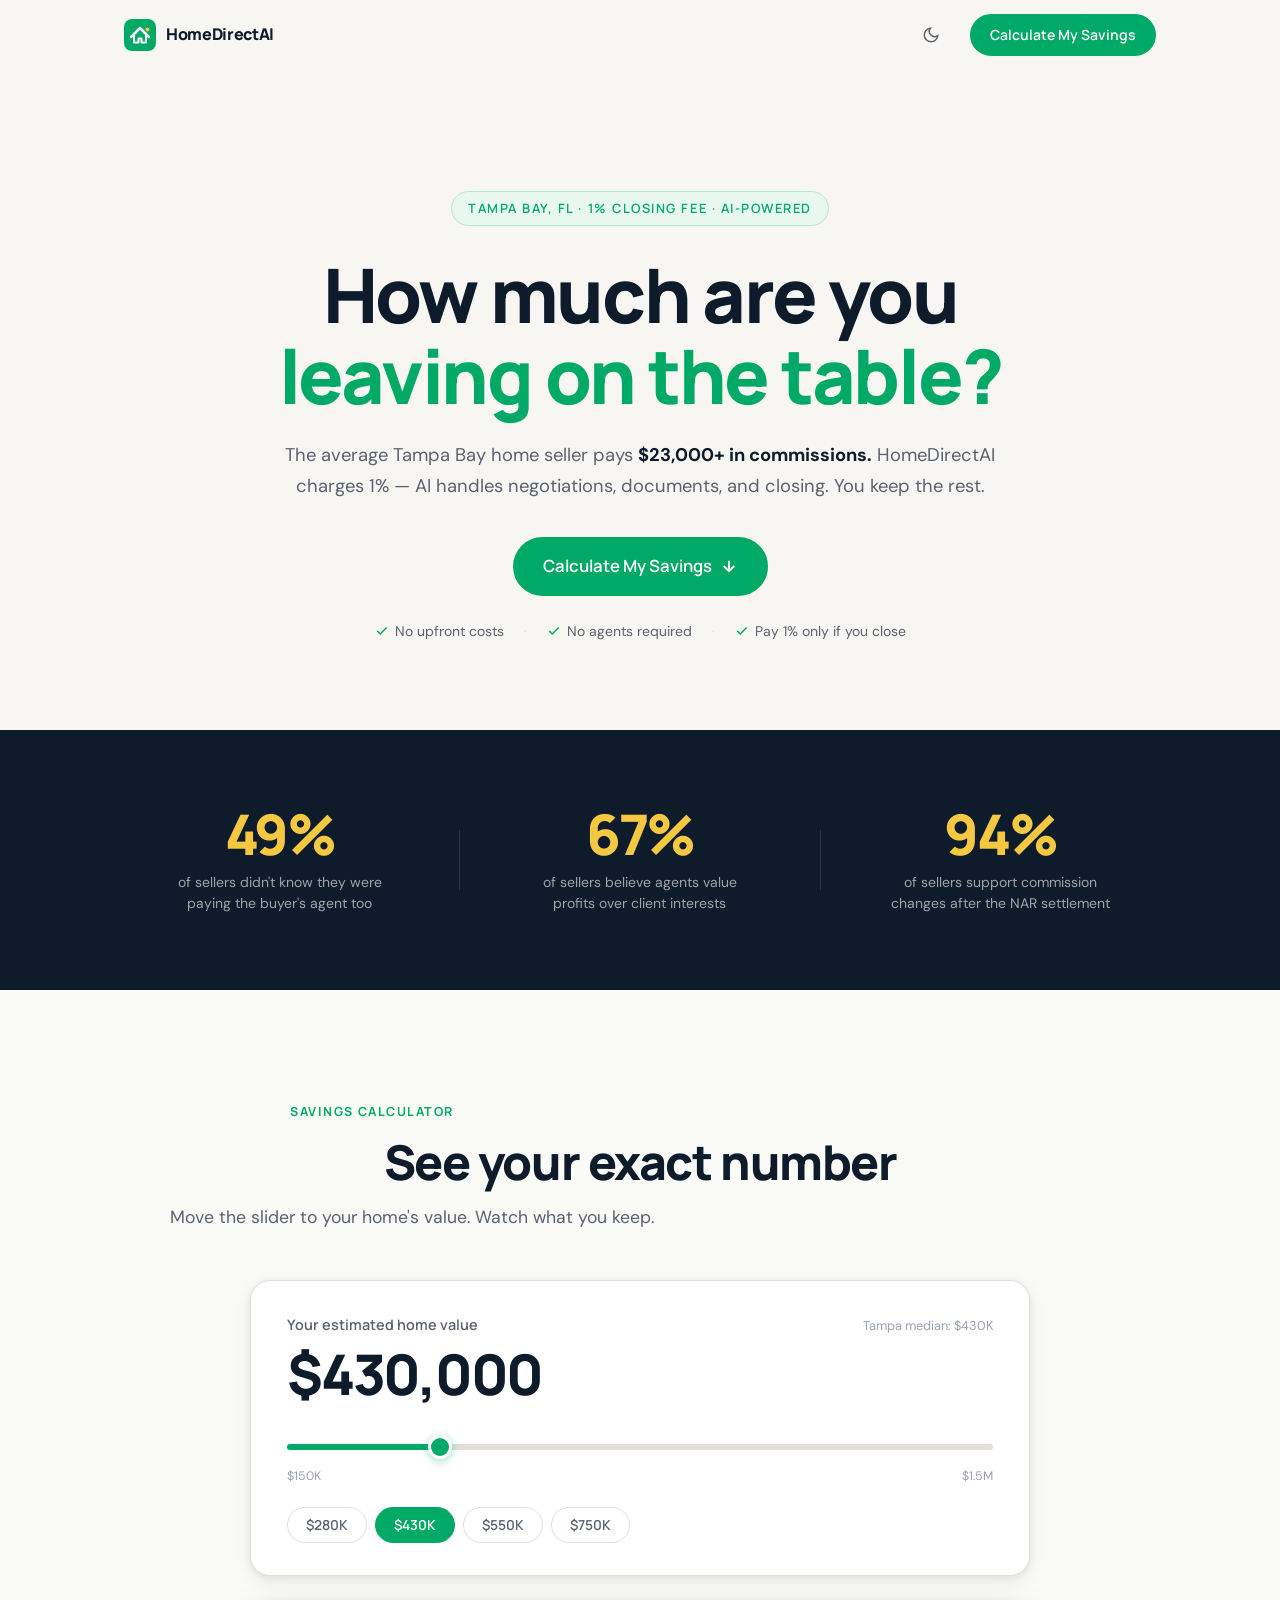
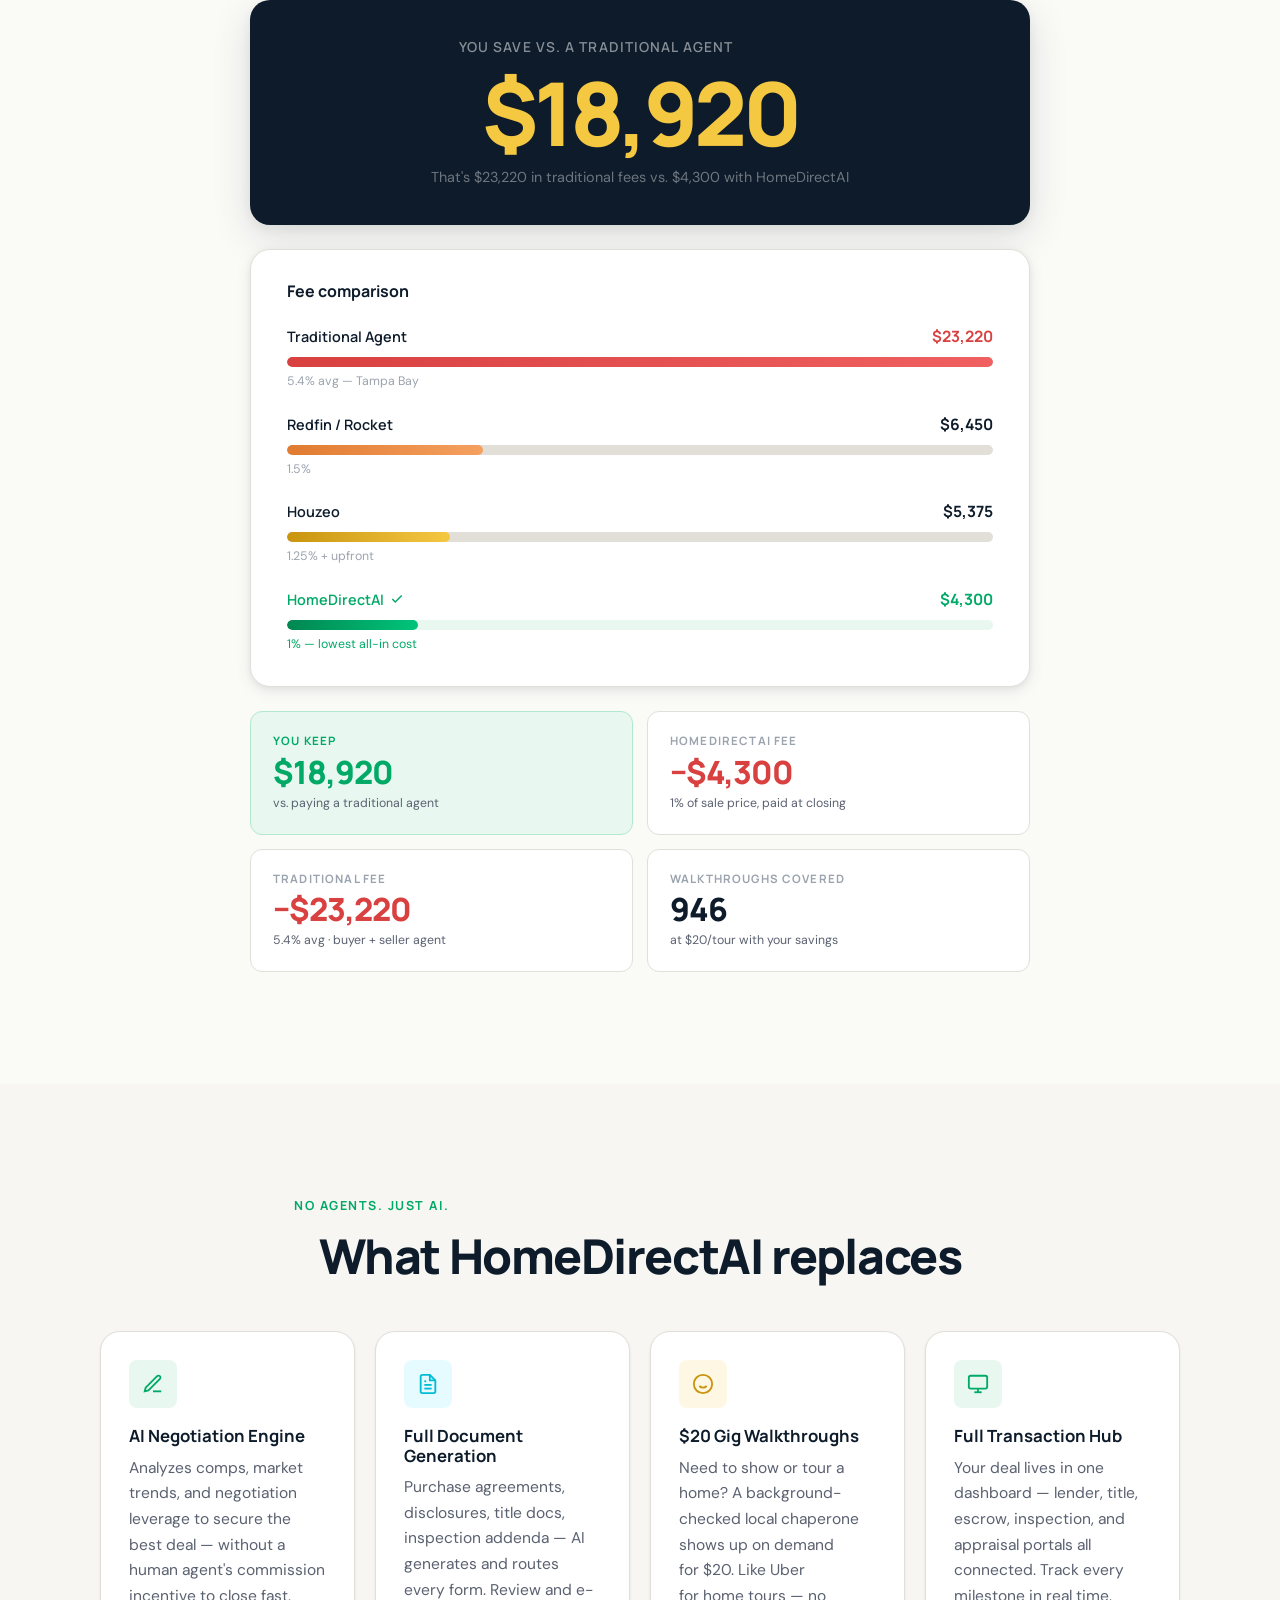
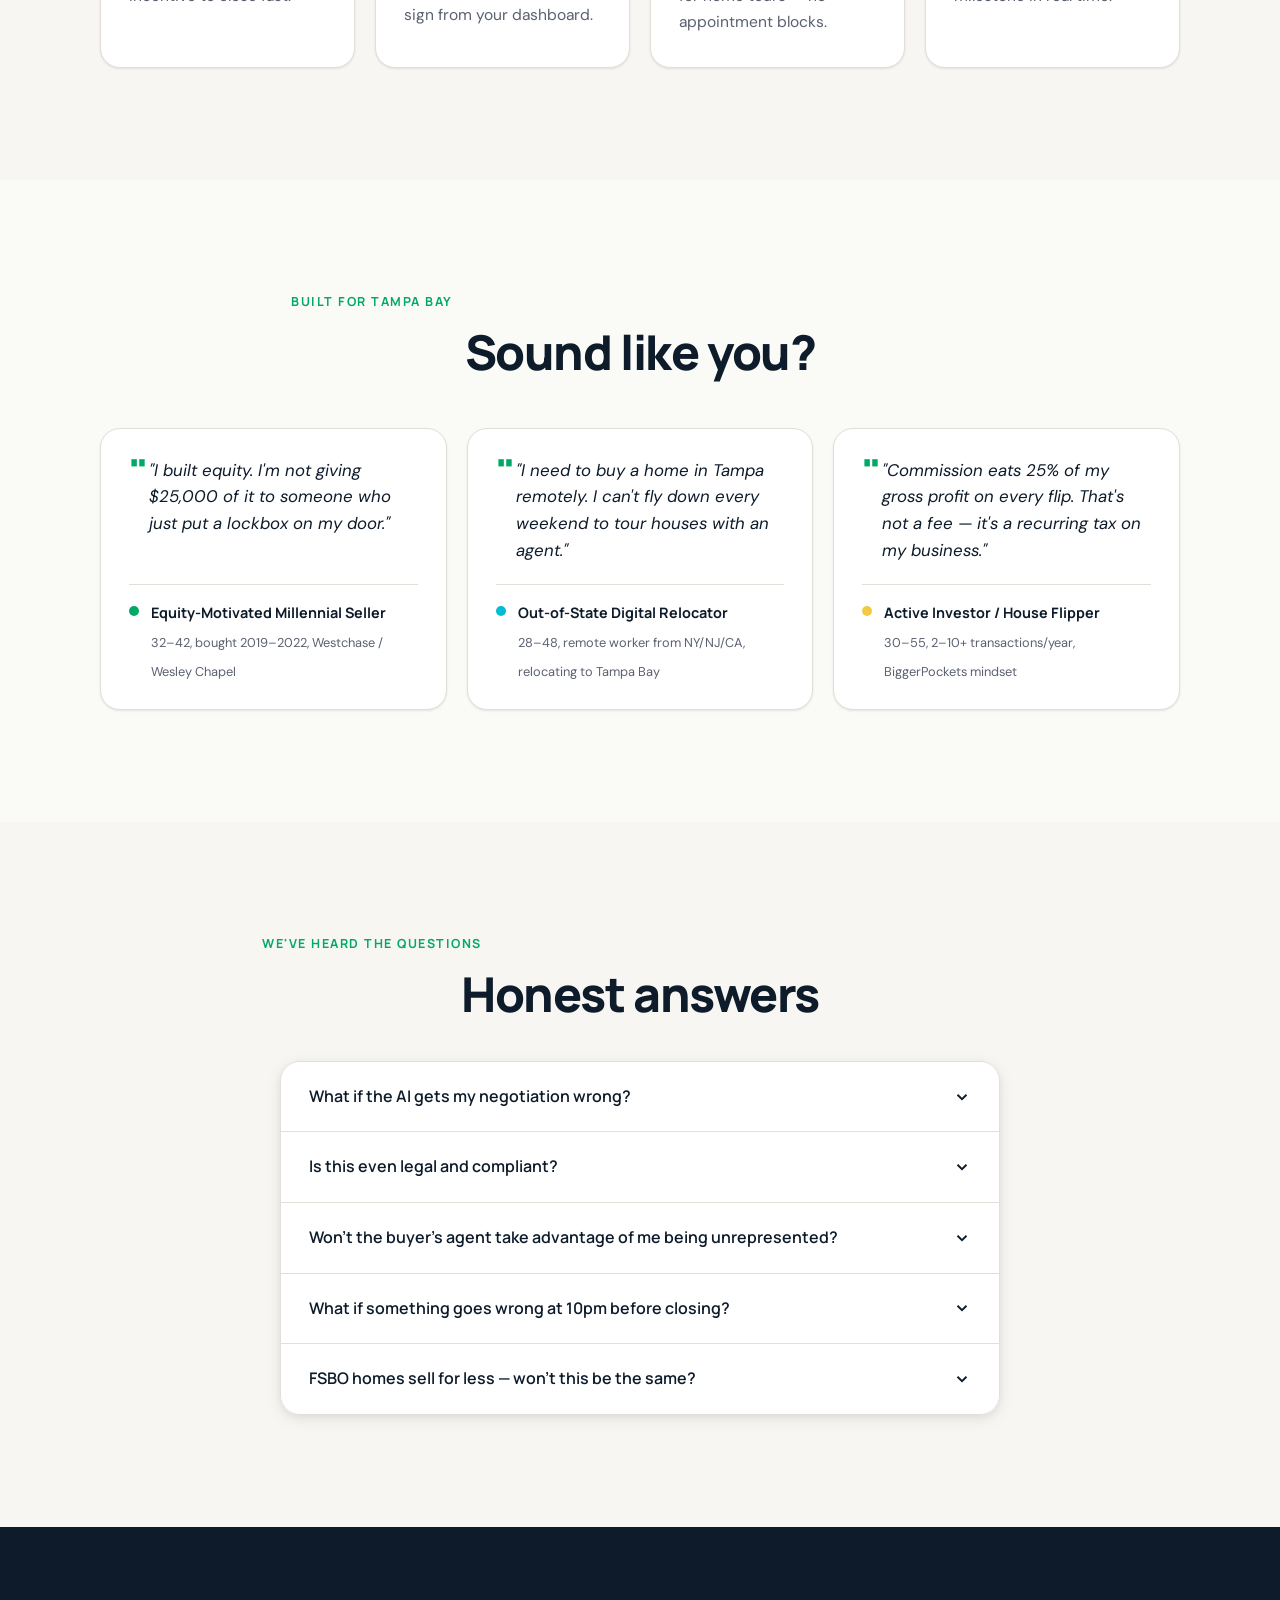
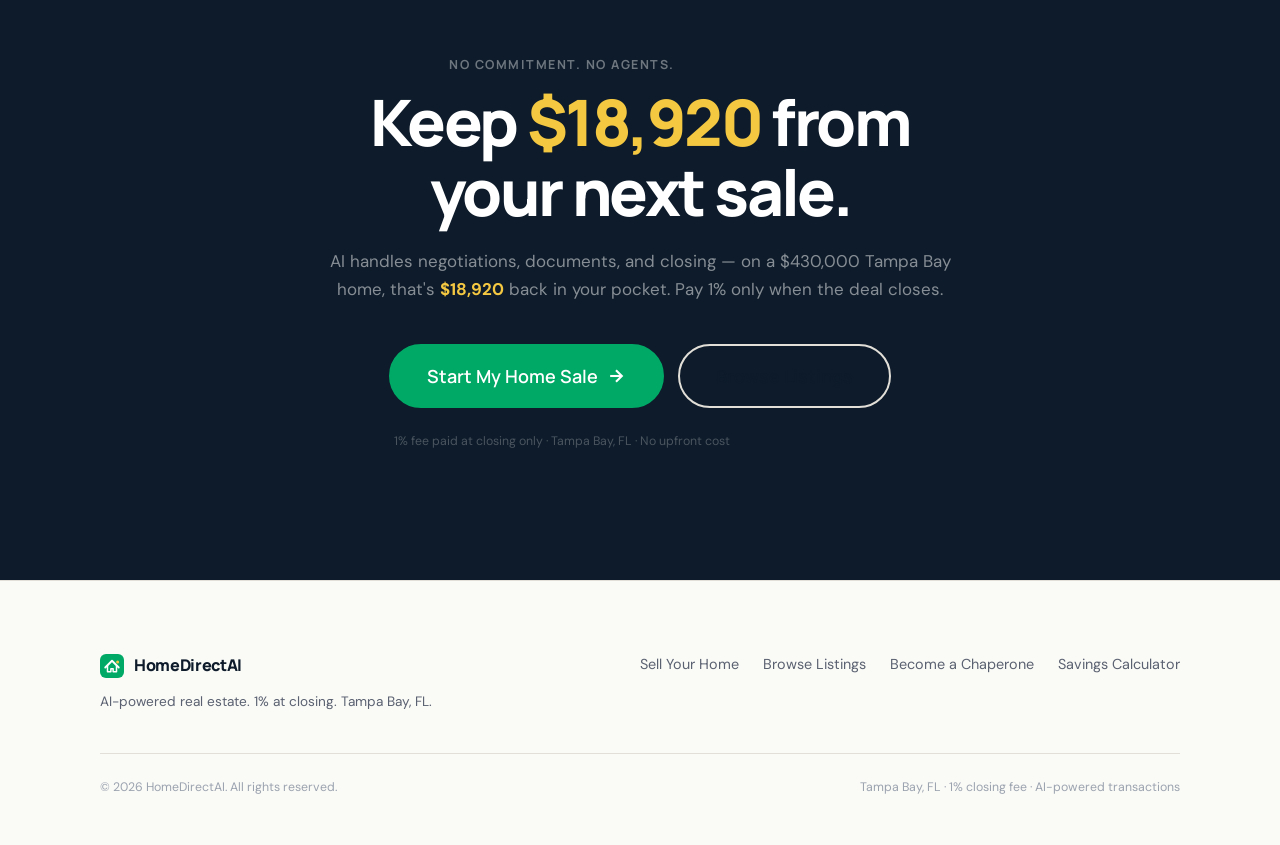
==== customer-acquisition/savings-calculator-lp/index.html @ 6322cf9d "feat: add savings calculator landing page - Full conversion-optimized LP (index.html, style.css, cal" ====
<!DOCTYPE html>
<html lang="en" data-theme="light">
<head>
  <meta charset="UTF-8" />
  <meta name="viewport" content="width=device-width, initial-scale=1.0" />
  <title>HomeDirectAI — How Much Are You Leaving on the Table?</title>
  <meta name="description" content="Tampa Bay sellers pay an average 5.4% commission. See exactly how much you keep when you sell with HomeDirectAI — 1% at closing, AI handles everything." />
  <meta property="og:title" content="HomeDirectAI — Commission Savings Calculator" />
  <meta property="og:description" content="See exactly how much you save vs. a traditional agent. AI handles negotiations, docs, and closing. You keep the rest." />
  <meta property="og:type" content="website" />
  <link rel="preconnect" href="https://fonts.googleapis.com" />
  <link rel="preconnect" href="https://fonts.gstatic.com" crossorigin />
  <link href="https://fonts.googleapis.com/css2?family=Manrope:wght@400;500;600;700;800&family=DM+Sans:ital,opsz,wght@0,9..40,400;0,9..40,500;0,9..40,600;1,9..40,400&display=swap" rel="stylesheet" />
  <link rel="stylesheet" href="style.css" />
</head>
<body>

  <!-- ── NAV ── -->
  <header class="nav" id="nav">
    <div class="nav__inner">
      <a href="#" class="nav__logo" aria-label="HomeDirectAI">
        <svg width="32" height="32" viewBox="0 0 32 32" fill="none" aria-hidden="true">
          <rect width="32" height="32" rx="8" fill="var(--color-primary)"/>
          <path d="M7 18L16 9L25 18" stroke="white" stroke-width="2.5" stroke-linecap="round" stroke-linejoin="round"/>
          <path d="M10 15.5V23.5H14.5V19.5H17.5V23.5H22V15.5" stroke="white" stroke-width="2" stroke-linecap="round" stroke-linejoin="round"/>
          <circle cx="23.5" cy="10.5" r="2" fill="var(--color-gold)"/>
        </svg>
        <span class="nav__wordmark">HomeDirectAI</span>
      </a>
      <div class="nav__actions">
        <button class="btn btn--ghost btn--sm" data-theme-toggle aria-label="Toggle dark mode">
          <svg width="18" height="18" viewBox="0 0 24 24" fill="none" stroke="currentColor" stroke-width="2"><path d="M21 12.79A9 9 0 1 1 11.21 3 7 7 0 0 0 21 12.79z"/></svg>
        </button>
        <a href="#calculator" class="btn btn--primary btn--sm">Calculate My Savings</a>
      </div>
    </div>
  </header>

  <main>

    <!-- ── HERO ── -->
    <section class="hero" aria-label="Hero">
      <div class="hero__eyebrow">Tampa Bay, FL · 1% Closing Fee · AI-Powered</div>
      <h1 class="hero__headline">
        How much are you<br>
        <span class="hero__highlight">leaving on the table?</span>
      </h1>
      <p class="hero__sub">
        The average Tampa Bay home seller pays&nbsp;<strong>$23,000+ in commissions.</strong>
        HomeDirectAI charges 1%&nbsp;— AI handles negotiations, documents, and closing.
        You keep the rest.
      </p>
      <a href="#calculator" class="btn btn--primary btn--lg hero__cta">
        Calculate My Savings
        <svg width="18" height="18" viewBox="0 0 24 24" fill="none" stroke="currentColor" stroke-width="2.5" aria-hidden="true"><path d="M12 5v14M5 12l7 7 7-7"/></svg>
      </a>
      <div class="hero__proof">
        <span class="proof__item">
          <svg width="14" height="14" viewBox="0 0 24 24" fill="none" stroke="currentColor" stroke-width="2.5"><polyline points="20 6 9 17 4 12"/></svg>
          No upfront costs
        </span>
        <span class="proof__sep" aria-hidden="true">·</span>
        <span class="proof__item">
          <svg width="14" height="14" viewBox="0 0 24 24" fill="none" stroke="currentColor" stroke-width="2.5"><polyline points="20 6 9 17 4 12"/></svg>
          No agents required
        </span>
        <span class="proof__sep" aria-hidden="true">·</span>
        <span class="proof__item">
          <svg width="14" height="14" viewBox="0 0 24 24" fill="none" stroke="currentColor" stroke-width="2.5"><polyline points="20 6 9 17 4 12"/></svg>
          Pay 1% only if you close
        </span>
      </div>
    </section>

    <!-- ── NAR TRUTH BANNER ── -->
    <section class="truth-banner" aria-label="NAR Settlement Context">
      <div class="truth-banner__inner">
        <div class="truth-banner__stat">
          <span class="stat__num">49%</span>
          <span class="stat__label">of sellers didn't know they were paying the buyer's agent too</span>
        </div>
        <div class="truth-banner__divider" aria-hidden="true"></div>
        <div class="truth-banner__stat">
          <span class="stat__num">67%</span>
          <span class="stat__label">of sellers believe agents value profits over client interests</span>
        </div>
        <div class="truth-banner__divider" aria-hidden="true"></div>
        <div class="truth-banner__stat">
          <span class="stat__num">94%</span>
          <span class="stat__label">of sellers support commission changes after the NAR settlement</span>
        </div>
      </div>
    </section>

    <!-- ── CALCULATOR ── -->
    <section class="calc-section" id="calculator" aria-label="Savings Calculator">
      <div class="calc-section__header">
        <p class="section-eyebrow">Savings Calculator</p>
        <h2 class="section-title">See your exact number</h2>
        <p class="section-sub">Move the slider to your home's value. Watch what you keep.</p>
      </div>

      <div class="calc-card">

        <!-- slider -->
        <div class="calc-card__slider-group">
          <div class="calc-card__slider-labels">
            <label for="homeValue" class="calc-label">Your estimated home value</label>
            <span class="calc-median">Tampa median: $430K</span>
          </div>
          <div class="calc-value" id="homeValueDisplay" aria-live="polite">$430,000</div>
          <div class="slider-track-wrap">
            <input
              type="range"
              id="homeValue"
              class="slider"
              min="150000"
              max="1500000"
              step="5000"
              value="430000"
              aria-label="Home value"
            />
          </div>
          <div class="slider-range-labels">
            <span>$150K</span>
            <span>$1.5M</span>
          </div>
          <!-- presets -->
          <div class="presets" role="group" aria-label="Quick select home values">
            <button class="preset" data-value="280000">$280K</button>
            <button class="preset preset--active" data-value="430000">$430K</button>
            <button class="preset" data-value="550000">$550K</button>
            <button class="preset" data-value="750000">$750K</button>
          </div>
        </div>

        <!-- savings hero -->
        <div class="savings-hero" aria-live="polite" aria-label="Your savings">
          <p class="savings-hero__label">You save vs. a traditional agent</p>
          <div class="savings-hero__amount" id="savingsAmount">$18,842</div>
          <p class="savings-hero__sub" id="savingsSub">That's $23,220 in traditional fees vs. $4,300 with HomeDirectAI</p>
        </div>

        <!-- bar chart -->
        <div class="comparison" aria-label="Fee comparison chart">
          <h3 class="comparison__title">Fee comparison</h3>
          <div class="comparison__bars">

            <div class="bar-row">
              <div class="bar-row__meta">
                <span class="bar-label">Traditional Agent</span>
                <span class="bar-fee bar-fee--high" id="fee-traditional">$23,220</span>
              </div>
              <div class="bar-track" role="progressbar" aria-label="Traditional agent fee bar">
                <div class="bar-fill bar-fill--traditional" id="bar-traditional" style="width:100%"></div>
              </div>
              <span class="bar-rate">5.4% avg — Tampa Bay</span>
            </div>

            <div class="bar-row">
              <div class="bar-row__meta">
                <span class="bar-label">Redfin / Rocket</span>
                <span class="bar-fee" id="fee-redfin">$6,450</span>
              </div>
              <div class="bar-track" role="progressbar" aria-label="Redfin fee bar">
                <div class="bar-fill bar-fill--redfin" id="bar-redfin" style="width:28%"></div>
              </div>
              <span class="bar-rate">1.5%</span>
            </div>

            <div class="bar-row">
              <div class="bar-row__meta">
                <span class="bar-label">Houzeo</span>
                <span class="bar-fee" id="fee-houzeo">$5,375</span>
              </div>
              <div class="bar-track" role="progressbar" aria-label="Houzeo fee bar">
                <div class="bar-fill bar-fill--houzeo" id="bar-houzeo" style="width:23%"></div>
              </div>
              <span class="bar-rate">1.25% + upfront</span>
            </div>

            <div class="bar-row bar-row--hdai">
              <div class="bar-row__meta">
                <span class="bar-label bar-label--hdai">
                  HomeDirectAI
                  <svg width="14" height="14" viewBox="0 0 24 24" fill="none" stroke="currentColor" stroke-width="2.5" aria-hidden="true"><polyline points="20 6 9 17 4 12"/></svg>
                </span>
                <span class="bar-fee bar-fee--hdai" id="fee-hdai">$4,300</span>
              </div>
              <div class="bar-track" role="progressbar" aria-label="HomeDirectAI fee bar">
                <div class="bar-fill bar-fill--hdai" id="bar-hdai" style="width:18%"></div>
              </div>
              <span class="bar-rate bar-rate--hdai">1% — lowest all-in cost</span>
            </div>

          </div>
        </div>

        <!-- breakdown grid -->
        <div class="breakdown" aria-label="Cost breakdown">
          <div class="breakdown__cell breakdown__cell--save">
            <span class="breakdown__chip">You keep</span>
            <span class="breakdown__num breakdown__num--save" id="bd-savings">$18,842</span>
            <span class="breakdown__desc">vs. paying a traditional agent</span>
          </div>
          <div class="breakdown__cell">
            <span class="breakdown__chip breakdown__chip--muted">HomeDirectAI fee</span>
            <span class="breakdown__num breakdown__num--cost" id="bd-hdai">−$4,300</span>
            <span class="breakdown__desc">1% of sale price, paid at closing</span>
          </div>
          <div class="breakdown__cell">
            <span class="breakdown__chip breakdown__chip--muted">Traditional fee</span>
            <span class="breakdown__num breakdown__num--cost" id="bd-traditional">−$23,220</span>
            <span class="breakdown__desc">5.4% avg · buyer + seller agent</span>
          </div>
          <div class="breakdown__cell">
            <span class="breakdown__chip breakdown__chip--muted">Walkthroughs covered</span>
            <span class="breakdown__num" id="bd-tours">942</span>
            <span class="breakdown__desc">at $20/tour with your savings</span>
          </div>
        </div>

      </div>
    </section>

    <!-- ── HOW IT WORKS ── -->
    <section class="how-section" aria-label="How it works">
      <div class="how-section__header">
        <p class="section-eyebrow">No agents. Just AI.</p>
        <h2 class="section-title">What HomeDirectAI replaces</h2>
      </div>
      <div class="how-grid">
        <div class="how-card">
          <div class="how-card__icon how-card__icon--green">
            <svg width="22" height="22" viewBox="0 0 24 24" fill="none" stroke="currentColor" stroke-width="2" aria-hidden="true"><path d="M12 20h9"/><path d="M16.5 3.5a2.121 2.121 0 0 1 3 3L7 19l-4 1 1-4L16.5 3.5z"/></svg>
          </div>
          <h3 class="how-card__title">AI Negotiation Engine</h3>
          <p class="how-card__body">Analyzes comps, market trends, and negotiation leverage to secure the best deal — without a human agent's commission incentive to close fast.</p>
        </div>
        <div class="how-card">
          <div class="how-card__icon how-card__icon--teal">
            <svg width="22" height="22" viewBox="0 0 24 24" fill="none" stroke="currentColor" stroke-width="2" aria-hidden="true"><path d="M14 2H6a2 2 0 0 0-2 2v16a2 2 0 0 0 2 2h12a2 2 0 0 0 2-2V8z"/><polyline points="14 2 14 8 20 8"/><line x1="16" y1="13" x2="8" y2="13"/><line x1="16" y1="17" x2="8" y2="17"/><polyline points="10 9 9 9 8 9"/></svg>
          </div>
          <h3 class="how-card__title">Full Document Generation</h3>
          <p class="how-card__body">Purchase agreements, disclosures, title docs, inspection addenda — AI generates and routes every form. Review and e-sign from your dashboard.</p>
        </div>
        <div class="how-card">
          <div class="how-card__icon how-card__icon--gold">
            <svg width="22" height="22" viewBox="0 0 24 24" fill="none" stroke="currentColor" stroke-width="2" aria-hidden="true"><circle cx="12" cy="12" r="10"/><path d="M8 14s1.5 2 4 2 4-2 4-2"/><line x1="9" y1="9" x2="9.01" y2="9"/><line x1="15" y1="9" x2="15.01" y2="9"/></svg>
          </div>
          <h3 class="how-card__title">$20 Gig Walkthroughs</h3>
          <p class="how-card__body">Need to show or tour a home? A background-checked local chaperone shows up on demand for $20. Like Uber for home tours — no appointment blocks.</p>
        </div>
        <div class="how-card">
          <div class="how-card__icon how-card__icon--green">
            <svg width="22" height="22" viewBox="0 0 24 24" fill="none" stroke="currentColor" stroke-width="2" aria-hidden="true"><rect x="2" y="3" width="20" height="14" rx="2"/><line x1="8" y1="21" x2="16" y2="21"/><line x1="12" y1="17" x2="12" y2="21"/></svg>
          </div>
          <h3 class="how-card__title">Full Transaction Hub</h3>
          <p class="how-card__body">Your deal lives in one dashboard — lender, title, escrow, inspection, and appraisal portals all connected. Track every milestone in real time.</p>
        </div>
      </div>
    </section>

    <!-- ── ICP TRUTH SECTION ── -->
    <section class="icp-section" aria-label="Who this is for">
      <div class="icp-section__header">
        <p class="section-eyebrow">Built for Tampa Bay</p>
        <h2 class="section-title">Sound like you?</h2>
      </div>
      <div class="icp-grid">
        <div class="icp-card">
          <div class="icp-card__quote">"I built equity. I'm not giving $25,000 of it to someone who just put a lockbox on my door."</div>
          <div class="icp-card__persona">
            <div class="icp-card__dot icp-card__dot--1"></div>
            <div>
              <strong>Equity-Motivated Millennial Seller</strong>
              <span>32–42, bought 2019–2022, Westchase / Wesley Chapel</span>
            </div>
          </div>
        </div>
        <div class="icp-card">
          <div class="icp-card__quote">"I need to buy a home in Tampa remotely. I can't fly down every weekend to tour houses with an agent."</div>
          <div class="icp-card__persona">
            <div class="icp-card__dot icp-card__dot--2"></div>
            <div>
              <strong>Out-of-State Digital Relocator</strong>
              <span>28–48, remote worker from NY/NJ/CA, relocating to Tampa Bay</span>
            </div>
          </div>
        </div>
        <div class="icp-card">
          <div class="icp-card__quote">"Commission eats 25% of my gross profit on every flip. That's not a fee — it's a recurring tax on my business."</div>
          <div class="icp-card__persona">
            <div class="icp-card__dot icp-card__dot--3"></div>
            <div>
              <strong>Active Investor / House Flipper</strong>
              <span>30–55, 2–10+ transactions/year, BiggerPockets mindset</span>
            </div>
          </div>
        </div>
      </div>
    </section>

    <!-- ── OBJECTION HANDLING ── -->
    <section class="objections-section" aria-label="Common questions">
      <div class="objections-section__header">
        <p class="section-eyebrow">We've heard the questions</p>
        <h2 class="section-title">Honest answers</h2>
      </div>
      <div class="objections-grid">
        <details class="objection">
          <summary class="objection__q">
            What if the AI gets my negotiation wrong?
            <svg class="objection__chevron" width="18" height="18" viewBox="0 0 24 24" fill="none" stroke="currentColor" stroke-width="2.5" aria-hidden="true"><polyline points="6 9 12 15 18 9"/></svg>
          </summary>
          <p class="objection__a">Our AI models are trained on millions of transactions and real-time Tampa Bay comps. Every counter-offer comes with the data behind it — so you see exactly why we're recommending each move. You always review and approve before anything is submitted.</p>
        </details>
        <details class="objection">
          <summary class="objection__q">
            Is this even legal and compliant?
            <svg class="objection__chevron" width="18" height="18" viewBox="0 0 24 24" fill="none" stroke="currentColor" stroke-width="2.5" aria-hidden="true"><polyline points="6 9 12 15 18 9"/></svg>
          </summary>
          <p class="objection__a">Yes. HomeDirectAI operates under a licensed real estate brokerage. All transactions follow Florida state law. Our document generation is reviewed by licensed real estate attorneys and updated with every regulatory change.</p>
        </details>
        <details class="objection">
          <summary class="objection__q">
            Won't the buyer's agent take advantage of me being unrepresented?
            <svg class="objection__chevron" width="18" height="18" viewBox="0 0 24 24" fill="none" stroke="currentColor" stroke-width="2.5" aria-hidden="true"><polyline points="6 9 12 15 18 9"/></svg>
          </summary>
          <p class="objection__a">Our AI negotiation engine is purpose-built for this. It doesn't have a relationship with the buyer's agent, no incentive to close fast, and no fear of conflict. It analyzes the offer against current comps and recommends the optimal response — consistently.</p>
        </details>
        <details class="objection">
          <summary class="objection__q">
            What if something goes wrong at 10pm before closing?
            <svg class="objection__chevron" width="18" height="18" viewBox="0 0 24 24" fill="none" stroke="currentColor" stroke-width="2.5" aria-hidden="true"><polyline points="6 9 12 15 18 9"/></svg>
          </summary>
          <p class="objection__a">Your transaction hub includes escalation pathways to licensed support — not a chatbot. Critical pre-closing issues are handled by real people backed by AI tools, not the reverse. You're never alone in your deal.</p>
        </details>
        <details class="objection">
          <summary class="objection__q">
            FSBO homes sell for less — won't this be the same?
            <svg class="objection__chevron" width="18" height="18" viewBox="0 0 24 24" fill="none" stroke="currentColor" stroke-width="2.5" aria-hidden="true"><polyline points="6 9 12 15 18 9"/></svg>
          </summary>
          <p class="objection__a">This is the most important distinction: HomeDirectAI is not FSBO. FSBO homes sell for less because sellers negotiate alone, without data, and often panic. Our AI negotiation engine gives you the same comp analysis and strategic leverage a top agent would use — at 1% the cost.</p>
        </details>
      </div>
    </section>

    <!-- ── FINAL CTA ── -->
    <section class="final-cta" aria-label="Call to action">
      <div class="final-cta__inner">
        <p class="section-eyebrow final-cta__eyebrow">No commitment. No agents.</p>
        <h2 class="final-cta__headline" id="cta-headline">
          Keep <span class="final-cta__savings" id="cta-savings">$18,842</span> from your next sale.
        </h2>
        <p class="final-cta__sub">
          AI handles negotiations, documents, and closing — on a $430,000 Tampa Bay home,
          that's <strong>$18,842</strong> back in your pocket. Pay 1% only when the deal closes.
        </p>
        <div class="final-cta__buttons">
          <a href="https://homedirect-hub-production.up.railway.app" class="btn btn--primary btn--xl">
            Start My Home Sale
            <svg width="20" height="20" viewBox="0 0 24 24" fill="none" stroke="currentColor" stroke-width="2.5" aria-hidden="true"><line x1="5" y1="12" x2="19" y2="12"/><polyline points="12 5 19 12 12 19"/></svg>
          </a>
          <a href="https://homedirect-hub-production.up.railway.app/search" class="btn btn--outline btn--xl">Browse Listings</a>
        </div>
        <p class="final-cta__fine">1% fee paid at closing only · Tampa Bay, FL · No upfront cost</p>
      </div>
    </section>

  </main>

  <!-- ── FOOTER ── -->
  <footer class="footer">
    <div class="footer__inner">
      <div class="footer__brand">
        <a href="#" class="nav__logo" aria-label="HomeDirectAI home">
          <svg width="24" height="24" viewBox="0 0 32 32" fill="none" aria-hidden="true">
            <rect width="32" height="32" rx="8" fill="var(--color-primary)"/>
            <path d="M7 18L16 9L25 18" stroke="white" stroke-width="2.5" stroke-linecap="round" stroke-linejoin="round"/>
            <path d="M10 15.5V23.5H14.5V19.5H17.5V23.5H22V15.5" stroke="white" stroke-width="2" stroke-linecap="round" stroke-linejoin="round"/>
            <circle cx="23.5" cy="10.5" r="2" fill="#F5C842"/>
          </svg>
          <span class="nav__wordmark">HomeDirectAI</span>
        </a>
        <p class="footer__tagline">AI-powered real estate. 1% at closing. Tampa Bay, FL.</p>
      </div>
      <nav class="footer__links" aria-label="Footer navigation">
        <a href="https://homedirect-hub-production.up.railway.app/sell">Sell Your Home</a>
        <a href="https://homedirect-hub-production.up.railway.app/search">Browse Listings</a>
        <a href="https://homedirect-hub-production.up.railway.app/chaperone-apply">Become a Chaperone</a>
        <a href="#calculator">Savings Calculator</a>
      </nav>
    </div>
    <div class="footer__bottom">
      <span>© 2026 HomeDirectAI. All rights reserved.</span>
      <span>Tampa Bay, FL · 1% closing fee · AI-powered transactions</span>
    </div>
  </footer>

  <script src="calc.js"></script>
  <script>
    // ── Dark mode toggle ──
    (function () {
      const t = document.querySelector('[data-theme-toggle]');
      const r = document.documentElement;
      let d = r.getAttribute('data-theme') || (matchMedia('(prefers-color-scheme:dark)').matches ? 'dark' : 'light');
      r.setAttribute('data-theme', d);
      function updateIcon() {
        if (!t) return;
        t.innerHTML = d === 'dark'
          ? '<svg width="18" height="18" viewBox="0 0 24 24" fill="none" stroke="currentColor" stroke-width="2"><circle cx="12" cy="12" r="5"/><path d="M12 1v2M12 21v2M4.22 4.22l1.42 1.42M18.36 18.36l1.42 1.42M1 12h2M21 12h2M4.22 19.78l1.42-1.42M18.36 5.64l1.42-1.42"/></svg>'
          : '<svg width="18" height="18" viewBox="0 0 24 24" fill="none" stroke="currentColor" stroke-width="2"><path d="M21 12.79A9 9 0 1 1 11.21 3 7 7 0 0 0 21 12.79z"/></svg>';
        t.setAttribute('aria-label', 'Switch to ' + (d === 'dark' ? 'light' : 'dark') + ' mode');
      }
      updateIcon();
      if (t) t.addEventListener('click', () => { d = d === 'dark' ? 'light' : 'dark'; r.setAttribute('data-theme', d); updateIcon(); });
    })();

    // ── Sticky nav shadow ──
    const nav = document.getElementById('nav');
    window.addEventListener('scroll', () => {
      nav.classList.toggle('nav--scrolled', window.scrollY > 10);
    }, { passive: true });
  </script>
</body>
</html>
---- customer-acquisition/savings-calculator-lp/style.css ----
/* ─── RESET + BASE ─────────────────────────────────────────────── */
*, *::before, *::after { box-sizing: border-box; margin: 0; padding: 0; }
html {
  -webkit-font-smoothing: antialiased;
  -moz-osx-font-smoothing: grayscale;
  text-rendering: optimizeLegibility;
  scroll-behavior: smooth;
  scroll-padding-top: 80px;
}
body {
  min-height: 100dvh;
  line-height: 1.6;
  font-family: 'DM Sans', system-ui, sans-serif;
  font-size: clamp(1rem, 0.95rem + 0.25vw, 1.125rem);
  color: var(--color-text);
  background-color: var(--color-bg);
}
img, svg { display: block; max-width: 100%; }
h1, h2, h3, h4 { text-wrap: balance; line-height: 1.15; }
p, li { text-wrap: pretty; max-width: 68ch; }
button { cursor: pointer; background: none; border: none; font: inherit; color: inherit; }
a { color: inherit; text-decoration: none; }
::selection { background: oklch(from var(--color-primary) l c h / 0.18); color: var(--color-text); }
:focus-visible { outline: 2px solid var(--color-primary); outline-offset: 3px; border-radius: 4px; }
@media (prefers-reduced-motion: reduce) {
  *, *::before, *::after { animation-duration: 0.01ms !important; transition-duration: 0.01ms !important; }
}

/* ─── TOKENS ────────────────────────────────────────────────────── */
:root, [data-theme="light"] {
  --color-bg:              #F7F6F2;
  --color-surface:         #FAFAF7;
  --color-surface-2:       #FFFFFF;
  --color-border:          #E2DFD8;
  --color-text:            #0D1B2A;
  --color-text-muted:      #5A6170;
  --color-text-faint:      #9BA3AE;
  --color-primary:         #00A966;   /* Forest Signal — brand green */
  --color-primary-hover:   #008751;
  --color-primary-bg:      #E8F8F1;
  --color-primary-border:  #B3E8D0;
  --color-teal:            #00BCD4;   /* Electric Teal — AI accent */
  --color-gold:            #F5C842;   /* Savings Gold — money moments */
  --color-gold-dark:       #C9940E;
  --color-error:           #D94040;
  --color-amber:           #E07B30;
  --color-amber-bg:        #FEF3E8;
  --color-dark-bg:         #0D1B2A;   /* Slate Midnight */
  --font-display:          'Manrope', system-ui, sans-serif;
  --font-body:             'DM Sans', system-ui, sans-serif;
  --radius-sm:   4px;
  --radius-md:   8px;
  --radius-lg:   12px;
  --radius-xl:   20px;
  --radius-full: 9999px;
  --shadow-sm:   0 1px 3px rgba(13,27,42,.06), 0 1px 2px rgba(13,27,42,.04);
  --shadow-md:   0 4px 16px rgba(13,27,42,.08), 0 2px 6px rgba(13,27,42,.05);
  --shadow-lg:   0 12px 40px rgba(13,27,42,.12), 0 4px 12px rgba(13,27,42,.06);
  --trans:       180ms cubic-bezier(0.16, 1, 0.3, 1);
  --content:     1080px;
}
[data-theme="dark"] {
  --color-bg:              #0D1B2A;
  --color-surface:         #121F2E;
  --color-surface-2:       #172434;
  --color-border:          #1E2D3E;
  --color-text:            #E8EDF2;
  --color-text-muted:      #7A8FA6;
  --color-text-faint:      #3D5268;
  --color-primary:         #00C47A;
  --color-primary-hover:   #00A966;
  --color-primary-bg:      #0A2218;
  --color-primary-border:  #0F3D2A;
  --color-teal:            #00D4FF;
  --color-gold:            #F5C842;
  --color-gold-dark:       #D4A010;
  --color-error:           #FF6B6B;
  --color-amber:           #F59E50;
  --color-amber-bg:        #1E1208;
  --color-dark-bg:         #060D14;
  --shadow-sm:   0 1px 3px rgba(0,0,0,.25);
  --shadow-md:   0 4px 16px rgba(0,0,0,.35);
  --shadow-lg:   0 12px 40px rgba(0,0,0,.5);
}

/* ─── BUTTONS ───────────────────────────────────────────────────── */
.btn {
  display: inline-flex; align-items: center; gap: 8px;
  font-family: var(--font-display); font-weight: 600;
  border-radius: var(--radius-full);
  border: 2px solid transparent;
  transition: background var(--trans), color var(--trans), border-color var(--trans), transform var(--trans), box-shadow var(--trans);
  white-space: nowrap; cursor: pointer; text-decoration: none;
}
.btn:hover { transform: translateY(-1px); }
.btn:active { transform: translateY(0); }

.btn--primary {
  background: var(--color-primary);
  color: #fff;
  border-color: var(--color-primary);
}
.btn--primary:hover { background: var(--color-primary-hover); border-color: var(--color-primary-hover); box-shadow: 0 4px 20px rgba(0,169,102,.35); }

.btn--outline {
  background: transparent;
  color: var(--color-text);
  border-color: var(--color-border);
}
.btn--outline:hover { border-color: var(--color-primary); color: var(--color-primary); }

.btn--ghost {
  background: transparent;
  color: var(--color-text-muted);
  border-color: transparent;
}
.btn--ghost:hover { color: var(--color-text); background: var(--color-border); }

.btn--sm  { padding: 8px 18px;  font-size: clamp(0.8rem, 0.75rem + 0.2vw, 0.875rem); }
.btn--lg  { padding: 14px 28px; font-size: clamp(0.95rem, 0.9rem + 0.2vw, 1.05rem); }
.btn--xl  { padding: 16px 36px; font-size: clamp(1rem, 0.95rem + 0.25vw, 1.125rem); }

/* ─── NAV ───────────────────────────────────────────────────────── */
.nav {
  position: sticky; top: 0; z-index: 100;
  background: oklch(from var(--color-bg) l c h / 0.88);
  backdrop-filter: blur(16px);
  border-bottom: 1px solid transparent;
  transition: border-color var(--trans), box-shadow var(--trans);
}
.nav--scrolled { border-color: var(--color-border); box-shadow: var(--shadow-sm); }
.nav__inner {
  max-width: var(--content); margin: 0 auto; padding: 14px 24px;
  display: flex; align-items: center; justify-content: space-between; gap: 16px;
}
.nav__logo {
  display: flex; align-items: center; gap: 10px;
  text-decoration: none;
}
.nav__wordmark {
  font-family: var(--font-display); font-weight: 800;
  font-size: clamp(0.9rem, 0.85rem + 0.2vw, 1.05rem);
  color: var(--color-text);
  letter-spacing: -0.02em;
}
.nav__actions { display: flex; align-items: center; gap: 10px; }

/* ─── HERO ───────────────────────────────────────────────────────── */
.hero {
  max-width: var(--content); margin: 0 auto;
  padding: clamp(64px, 10vw, 120px) 24px clamp(48px, 7vw, 88px);
  text-align: center;
}
.hero__eyebrow {
  display: inline-block;
  font-family: var(--font-display);
  font-size: clamp(0.7rem, 0.65rem + 0.2vw, 0.8rem);
  font-weight: 600;
  letter-spacing: 0.12em;
  text-transform: uppercase;
  color: var(--color-primary);
  background: var(--color-primary-bg);
  border: 1px solid var(--color-primary-border);
  padding: 6px 16px; border-radius: var(--radius-full);
  margin-bottom: 28px;
}
.hero__headline {
  font-family: var(--font-display);
  font-size: clamp(2.4rem, 1.5rem + 4vw, 5.5rem);
  font-weight: 800;
  letter-spacing: -0.03em;
  color: var(--color-text);
  line-height: 1.08;
  margin-bottom: 24px;
}
.hero__highlight {
  color: var(--color-primary);
  position: relative;
}
.hero__sub {
  font-size: clamp(1rem, 0.95rem + 0.25vw, 1.2rem);
  color: var(--color-text-muted);
  max-width: 58ch;
  margin: 0 auto 36px;
  line-height: 1.65;
}
.hero__sub strong { color: var(--color-text); }
.hero__cta { margin-bottom: 24px; }
.hero__proof {
  display: flex; flex-wrap: wrap; align-items: center; justify-content: center;
  gap: 12px 20px;
  font-size: clamp(0.78rem, 0.73rem + 0.2vw, 0.875rem);
  color: var(--color-text-muted);
}
.proof__item { display: flex; align-items: center; gap: 6px; }
.proof__item svg { color: var(--color-primary); flex-shrink: 0; }
.proof__sep { color: var(--color-border); }

/* ─── TRUTH BANNER ───────────────────────────────────────────────── */
.truth-banner {
  background: var(--color-dark-bg);
  padding: clamp(32px, 5vw, 56px) 24px;
}
[data-theme="dark"] .truth-banner { background: #060D14; }
.truth-banner__inner {
  max-width: var(--content); margin: 0 auto;
  display: flex; flex-wrap: wrap; align-items: center;
  justify-content: center; gap: 0;
}
.truth-banner__stat {
  flex: 1; min-width: 200px;
  display: flex; flex-direction: column; align-items: center;
  text-align: center; padding: 20px 32px;
}
.truth-banner__divider {
  width: 1px; height: 60px; background: rgba(255,255,255,.12);
  flex-shrink: 0;
}
.stat__num {
  font-family: var(--font-display); font-weight: 800;
  font-size: clamp(2.2rem, 1.5rem + 2.5vw, 3.5rem);
  color: var(--color-gold);
  letter-spacing: -0.04em; line-height: 1;
  margin-bottom: 10px;
}
.stat__label {
  font-size: clamp(0.78rem, 0.73rem + 0.2vw, 0.875rem);
  color: rgba(255,255,255,.6);
  max-width: 22ch;
  line-height: 1.5;
}

/* ─── SECTION COMMONS ─────────────────────────────────────────────── */
.section-eyebrow {
  font-family: var(--font-display);
  font-size: clamp(0.68rem, 0.63rem + 0.2vw, 0.78rem);
  font-weight: 700; letter-spacing: 0.12em; text-transform: uppercase;
  color: var(--color-primary); margin-bottom: 12px;
}
.section-title {
  font-family: var(--font-display);
  font-size: clamp(1.7rem, 1rem + 2.5vw, 3rem);
  font-weight: 800; letter-spacing: -0.03em;
  color: var(--color-text); margin-bottom: 14px;
}
.section-sub {
  font-size: clamp(1rem, 0.95rem + 0.25vw, 1.1rem);
  color: var(--color-text-muted); max-width: 52ch;
}

/* ─── CALCULATOR SECTION ─────────────────────────────────────────── */
.calc-section {
  padding: clamp(64px, 9vw, 112px) 24px;
  background: var(--color-surface);
}
.calc-section__header {
  max-width: var(--content); margin: 0 auto 48px;
  text-align: center;
}
.calc-card {
  max-width: 780px; margin: 0 auto;
  display: flex; flex-direction: column; gap: 24px;
}

/* slider group */
.calc-card__slider-group {
  background: var(--color-surface-2);
  border: 1px solid var(--color-border);
  border-radius: var(--radius-xl);
  padding: 32px 36px;
  box-shadow: var(--shadow-md);
}
.calc-card__slider-labels {
  display: flex; justify-content: space-between; align-items: baseline;
  margin-bottom: 10px;
}
.calc-label {
  font-family: var(--font-display); font-weight: 600;
  font-size: clamp(0.82rem, 0.78rem + 0.15vw, 0.9rem);
  color: var(--color-text-muted);
}
.calc-median {
  font-size: clamp(0.72rem, 0.68rem + 0.15vw, 0.8rem);
  color: var(--color-text-faint);
}
.calc-value {
  font-family: var(--font-display); font-weight: 800;
  font-size: clamp(2.2rem, 1.5rem + 2.5vw, 3.5rem);
  letter-spacing: -0.04em; color: var(--color-text);
  line-height: 1; margin-bottom: 28px;
  transition: color 0.2s;
}

/* custom range slider */
.slider-track-wrap { margin-bottom: 8px; }
.slider {
  -webkit-appearance: none; appearance: none;
  width: 100%; height: 6px;
  background: var(--color-border);
  border-radius: var(--radius-full);
  outline: none; cursor: pointer;
  transition: background var(--trans);
  background-image: linear-gradient(var(--color-primary), var(--color-primary));
  background-repeat: no-repeat;
}
.slider::-webkit-slider-thumb {
  -webkit-appearance: none; appearance: none;
  width: 24px; height: 24px;
  border-radius: 50%;
  background: var(--color-primary);
  border: 3px solid var(--color-surface-2);
  box-shadow: 0 2px 8px rgba(0,169,102,.4);
  cursor: grab; transition: transform var(--trans), box-shadow var(--trans);
}
.slider::-webkit-slider-thumb:hover { transform: scale(1.15); box-shadow: 0 4px 16px rgba(0,169,102,.5); }
.slider::-webkit-slider-thumb:active { cursor: grabbing; }
.slider::-moz-range-thumb {
  width: 24px; height: 24px; border-radius: 50%;
  background: var(--color-primary); border: 3px solid var(--color-surface-2);
  box-shadow: 0 2px 8px rgba(0,169,102,.4); cursor: grab;
}
.slider-range-labels {
  display: flex; justify-content: space-between;
  font-size: clamp(0.7rem, 0.65rem + 0.15vw, 0.78rem);
  color: var(--color-text-faint); margin-bottom: 20px;
}
.presets {
  display: flex; flex-wrap: wrap; gap: 8px;
}
.preset {
  padding: 6px 18px;
  border-radius: var(--radius-full);
  border: 1.5px solid var(--color-border);
  font-family: var(--font-display); font-weight: 600;
  font-size: clamp(0.78rem, 0.74rem + 0.15vw, 0.86rem);
  color: var(--color-text-muted);
  background: transparent;
  cursor: pointer;
  transition: all var(--trans);
}
.preset:hover { border-color: var(--color-primary); color: var(--color-primary); }
.preset--active {
  background: var(--color-primary); border-color: var(--color-primary);
  color: #fff;
}

/* savings hero */
.savings-hero {
  background: var(--color-dark-bg);
  border-radius: var(--radius-xl);
  padding: 36px 40px;
  text-align: center;
  box-shadow: var(--shadow-lg);
}
[data-theme="dark"] .savings-hero { background: #060D14; border: 1px solid #1E2D3E; }
.savings-hero__label {
  font-family: var(--font-display); font-weight: 600;
  font-size: clamp(0.78rem, 0.74rem + 0.15vw, 0.86rem);
  letter-spacing: 0.08em; text-transform: uppercase;
  color: rgba(255,255,255,.5); margin-bottom: 10px;
}
.savings-hero__amount {
  font-family: var(--font-display); font-weight: 800;
  font-size: clamp(3rem, 1.5rem + 5vw, 5.5rem);
  letter-spacing: -0.05em; color: var(--color-gold);
  line-height: 1; margin-bottom: 10px;
  transition: all 0.3s cubic-bezier(0.16,1,0.3,1);
}
.savings-hero__sub {
  font-size: clamp(0.82rem, 0.78rem + 0.15vw, 0.9rem);
  color: rgba(255,255,255,.4);
  max-width: 48ch; margin: 0 auto;
}

/* bar chart */
.comparison {
  background: var(--color-surface-2);
  border: 1px solid var(--color-border);
  border-radius: var(--radius-xl);
  padding: 32px 36px;
  box-shadow: var(--shadow-md);
}
.comparison__title {
  font-family: var(--font-display); font-weight: 700;
  font-size: clamp(0.9rem, 0.85rem + 0.2vw, 1rem);
  color: var(--color-text); margin-bottom: 24px;
}
.comparison__bars { display: flex; flex-direction: column; gap: 20px; }
.bar-row {}
.bar-row__meta {
  display: flex; justify-content: space-between; align-items: center;
  margin-bottom: 8px;
}
.bar-label {
  font-family: var(--font-display); font-weight: 600;
  font-size: clamp(0.82rem, 0.78rem + 0.15vw, 0.9rem);
  color: var(--color-text);
  display: flex; align-items: center; gap: 6px;
}
.bar-label--hdai { color: var(--color-primary); }
.bar-label--hdai svg { color: var(--color-primary); }
.bar-fee {
  font-family: var(--font-display); font-weight: 700;
  font-size: clamp(0.88rem, 0.83rem + 0.18vw, 0.975rem);
  color: var(--color-text);
  transition: all 0.3s;
}
.bar-fee--high { color: var(--color-error); }
.bar-fee--hdai { color: var(--color-primary); }
.bar-track {
  height: 10px; width: 100%;
  background: var(--color-border);
  border-radius: var(--radius-full);
  overflow: hidden;
}
.bar-fill {
  height: 100%; border-radius: var(--radius-full);
  transition: width 0.5s cubic-bezier(0.16,1,0.3,1);
}
.bar-fill--traditional { background: linear-gradient(90deg, #D94040, #F06060); }
.bar-fill--redfin      { background: linear-gradient(90deg, #E07B30, #F5A060); }
.bar-fill--houzeo      { background: linear-gradient(90deg, #C9940E, #F5C842); }
.bar-fill--hdai        { background: linear-gradient(90deg, #008751, #00C47A); }
.bar-rate {
  display: block; margin-top: 5px;
  font-size: clamp(0.7rem, 0.65rem + 0.15vw, 0.78rem);
  color: var(--color-text-faint);
}
.bar-rate--hdai { color: var(--color-primary); }
.bar-row--hdai .bar-track { background: var(--color-primary-bg); }

/* breakdown grid */
.breakdown {
  display: grid; grid-template-columns: 1fr 1fr;
  gap: 14px;
}
.breakdown__cell {
  background: var(--color-surface-2);
  border: 1px solid var(--color-border);
  border-radius: var(--radius-lg);
  padding: 20px 22px;
  display: flex; flex-direction: column; gap: 4px;
}
.breakdown__cell--save {
  background: var(--color-primary-bg);
  border-color: var(--color-primary-border);
}
.breakdown__chip {
  font-family: var(--font-display); font-weight: 700;
  font-size: clamp(0.65rem, 0.6rem + 0.15vw, 0.73rem);
  letter-spacing: 0.1em; text-transform: uppercase;
  color: var(--color-primary);
}
.breakdown__chip--muted { color: var(--color-text-faint); }
.breakdown__num {
  font-family: var(--font-display); font-weight: 800;
  font-size: clamp(1.4rem, 1rem + 1.5vw, 2rem);
  letter-spacing: -0.03em; color: var(--color-text);
  line-height: 1.1; transition: all 0.3s;
}
.breakdown__num--save { color: var(--color-primary); }
.breakdown__num--cost { color: var(--color-error); }
.breakdown__desc {
  font-size: clamp(0.7rem, 0.65rem + 0.15vw, 0.78rem);
  color: var(--color-text-muted);
}

/* ─── HOW IT WORKS ───────────────────────────────────────────────── */
.how-section {
  padding: clamp(64px, 9vw, 112px) 24px;
}
.how-section__header {
  max-width: var(--content); margin: 0 auto 48px;
  text-align: center;
}
.how-grid {
  max-width: var(--content); margin: 0 auto;
  display: grid; grid-template-columns: repeat(auto-fit, minmax(240px, 1fr));
  gap: 20px;
}
.how-card {
  background: var(--color-surface-2);
  border: 1px solid var(--color-border);
  border-radius: var(--radius-xl);
  padding: 28px 28px 32px;
  box-shadow: var(--shadow-sm);
  transition: transform var(--trans), box-shadow var(--trans);
}
.how-card:hover { transform: translateY(-3px); box-shadow: var(--shadow-md); }
.how-card__icon {
  width: 48px; height: 48px; border-radius: var(--radius-md);
  display: flex; align-items: center; justify-content: center;
  margin-bottom: 18px;
}
.how-card__icon--green { background: var(--color-primary-bg); color: var(--color-primary); }
.how-card__icon--teal  { background: rgba(0,212,255,.1);  color: var(--color-teal); }
.how-card__icon--gold  { background: rgba(245,200,66,.15); color: var(--color-gold-dark); }
[data-theme="dark"] .how-card__icon--gold { color: var(--color-gold); }
.how-card__title {
  font-family: var(--font-display); font-weight: 700;
  font-size: clamp(0.95rem, 0.9rem + 0.2vw, 1.05rem);
  color: var(--color-text); margin-bottom: 10px;
}
.how-card__body {
  font-size: clamp(0.88rem, 0.83rem + 0.18vw, 0.975rem);
  color: var(--color-text-muted); line-height: 1.65;
}

/* ─── ICP SECTION ────────────────────────────────────────────────── */
.icp-section {
  padding: clamp(64px, 9vw, 112px) 24px;
  background: var(--color-surface);
}
.icp-section__header {
  max-width: var(--content); margin: 0 auto 48px;
  text-align: center;
}
.icp-grid {
  max-width: var(--content); margin: 0 auto;
  display: grid; grid-template-columns: repeat(auto-fit, minmax(280px, 1fr));
  gap: 20px;
}
.icp-card {
  background: var(--color-surface-2);
  border: 1px solid var(--color-border);
  border-radius: var(--radius-xl);
  padding: 28px 28px 24px;
  display: flex; flex-direction: column; gap: 20px;
  box-shadow: var(--shadow-sm);
  transition: transform var(--trans), box-shadow var(--trans);
}
.icp-card:hover { transform: translateY(-2px); box-shadow: var(--shadow-md); }
.icp-card__quote {
  font-size: clamp(0.95rem, 0.9rem + 0.2vw, 1.05rem);
  font-style: italic; color: var(--color-text);
  line-height: 1.6; flex: 1;
  position: relative;
  padding-left: 20px;
}
.icp-card__quote::before {
  content: '"';
  position: absolute; left: 0; top: -4px;
  font-family: var(--font-display); font-size: 2.5rem; font-style: normal; font-weight: 800;
  color: var(--color-primary); line-height: 1;
}
.icp-card__persona {
  display: flex; align-items: flex-start; gap: 12px;
  padding-top: 16px; border-top: 1px solid var(--color-border);
}
.icp-card__dot {
  width: 10px; height: 10px; border-radius: 50%;
  flex-shrink: 0; margin-top: 5px;
}
.icp-card__dot--1 { background: var(--color-primary); }
.icp-card__dot--2 { background: var(--color-teal); }
.icp-card__dot--3 { background: var(--color-gold); }
.icp-card__persona strong {
  display: block;
  font-family: var(--font-display); font-weight: 700;
  font-size: clamp(0.82rem, 0.78rem + 0.15vw, 0.9rem);
  color: var(--color-text); margin-bottom: 3px;
}
.icp-card__persona span {
  font-size: clamp(0.72rem, 0.68rem + 0.15vw, 0.8rem);
  color: var(--color-text-muted);
}

/* ─── OBJECTIONS ─────────────────────────────────────────────────── */
.objections-section {
  padding: clamp(64px, 9vw, 112px) 24px;
}
.objections-section__header {
  max-width: var(--content); margin: 0 auto 40px;
  text-align: center;
}
.objections-grid {
  max-width: 720px; margin: 0 auto;
  display: flex; flex-direction: column; gap: 0;
  border: 1px solid var(--color-border);
  border-radius: var(--radius-xl);
  overflow: hidden;
  box-shadow: var(--shadow-md);
}
.objection {
  border-bottom: 1px solid var(--color-border);
  background: var(--color-surface-2);
}
.objection:last-child { border-bottom: none; }
.objection__q {
  display: flex; align-items: center; justify-content: space-between; gap: 16px;
  padding: 22px 28px;
  font-family: var(--font-display); font-weight: 600;
  font-size: clamp(0.92rem, 0.87rem + 0.2vw, 1rem);
  color: var(--color-text);
  cursor: pointer; list-style: none;
  transition: background var(--trans);
}
.objection__q::-webkit-details-marker { display: none; }
.objection__q:hover { background: var(--color-surface); }
.objection[open] .objection__q { color: var(--color-primary); background: var(--color-primary-bg); }
.objection__chevron { flex-shrink: 0; transition: transform 0.25s; }
.objection[open] .objection__chevron { transform: rotate(180deg); }
.objection__a {
  padding: 4px 28px 24px;
  font-size: clamp(0.88rem, 0.83rem + 0.18vw, 0.975rem);
  color: var(--color-text-muted); line-height: 1.7;
  max-width: 64ch;
}

/* ─── FINAL CTA ──────────────────────────────────────────────────── */
.final-cta {
  background: var(--color-dark-bg);
  padding: clamp(72px, 10vw, 128px) 24px;
}
[data-theme="dark"] .final-cta { background: #060D14; }
.final-cta__inner { max-width: 700px; margin: 0 auto; text-align: center; }
.final-cta__eyebrow { color: rgba(255,255,255,.4); }
.final-cta__headline {
  font-family: var(--font-display); font-weight: 800;
  font-size: clamp(2rem, 1.2rem + 3.5vw, 4rem);
  letter-spacing: -0.04em; color: #fff;
  line-height: 1.1; margin-bottom: 20px;
}
.final-cta__savings {
  color: var(--color-gold);
  transition: all 0.3s;
}
.final-cta__sub {
  font-size: clamp(0.95rem, 0.9rem + 0.2vw, 1.1rem);
  color: rgba(255,255,255,.5); max-width: 52ch; margin: 0 auto 40px;
  line-height: 1.65;
}
.final-cta__sub strong { color: var(--color-gold); }
.final-cta__buttons {
  display: flex; flex-wrap: wrap; gap: 14px;
  justify-content: center; margin-bottom: 24px;
}
.final-cta__fine {
  font-size: clamp(0.7rem, 0.65rem + 0.15vw, 0.78rem);
  color: rgba(255,255,255,.25);
}

/* ─── FOOTER ─────────────────────────────────────────────────────── */
.footer {
  padding: clamp(40px, 6vw, 72px) 24px clamp(24px, 4vw, 48px);
  border-top: 1px solid var(--color-border);
  background: var(--color-surface);
}
.footer__inner {
  max-width: var(--content); margin: 0 auto;
  display: flex; flex-wrap: wrap;
  align-items: flex-start; justify-content: space-between;
  gap: 32px; margin-bottom: 40px;
}
.footer__brand { display: flex; flex-direction: column; gap: 12px; }
.footer__tagline {
  font-size: clamp(0.78rem, 0.73rem + 0.15vw, 0.86rem);
  color: var(--color-text-muted);
}
.footer__links {
  display: flex; flex-wrap: wrap; gap: 8px 24px;
  font-size: clamp(0.82rem, 0.78rem + 0.15vw, 0.9rem);
}
.footer__links a {
  color: var(--color-text-muted);
  transition: color var(--trans);
}
.footer__links a:hover { color: var(--color-primary); }
.footer__bottom {
  max-width: var(--content); margin: 0 auto;
  display: flex; flex-wrap: wrap; justify-content: space-between;
  gap: 8px;
  font-size: clamp(0.7rem, 0.65rem + 0.15vw, 0.78rem);
  color: var(--color-text-faint);
  padding-top: 24px; border-top: 1px solid var(--color-border);
}

/* ─── RESPONSIVE ─────────────────────────────────────────────────── */
@media (max-width: 640px) {
  .nav__inner { padding: 12px 16px; }
  .hero { padding: 48px 16px 40px; }
  .calc-card__slider-group { padding: 24px 20px; }
  .savings-hero { padding: 28px 24px; }
  .comparison { padding: 24px 20px; }
  .breakdown { grid-template-columns: 1fr; }
  .truth-banner__divider { display: none; }
  .truth-banner__stat { padding: 16px 20px; }
  .how-card { padding: 22px 20px 24px; }
  .icp-card { padding: 22px 20px 20px; }
  .objection__q { padding: 18px 20px; }
  .objection__a { padding: 2px 20px 18px; }
  .final-cta__buttons { flex-direction: column; align-items: center; }
  .final-cta { padding: 56px 16px; }
  .footer__inner { flex-direction: column; }
}
@media (max-width: 768px) {
  .nav__wordmark { display: none; }
}
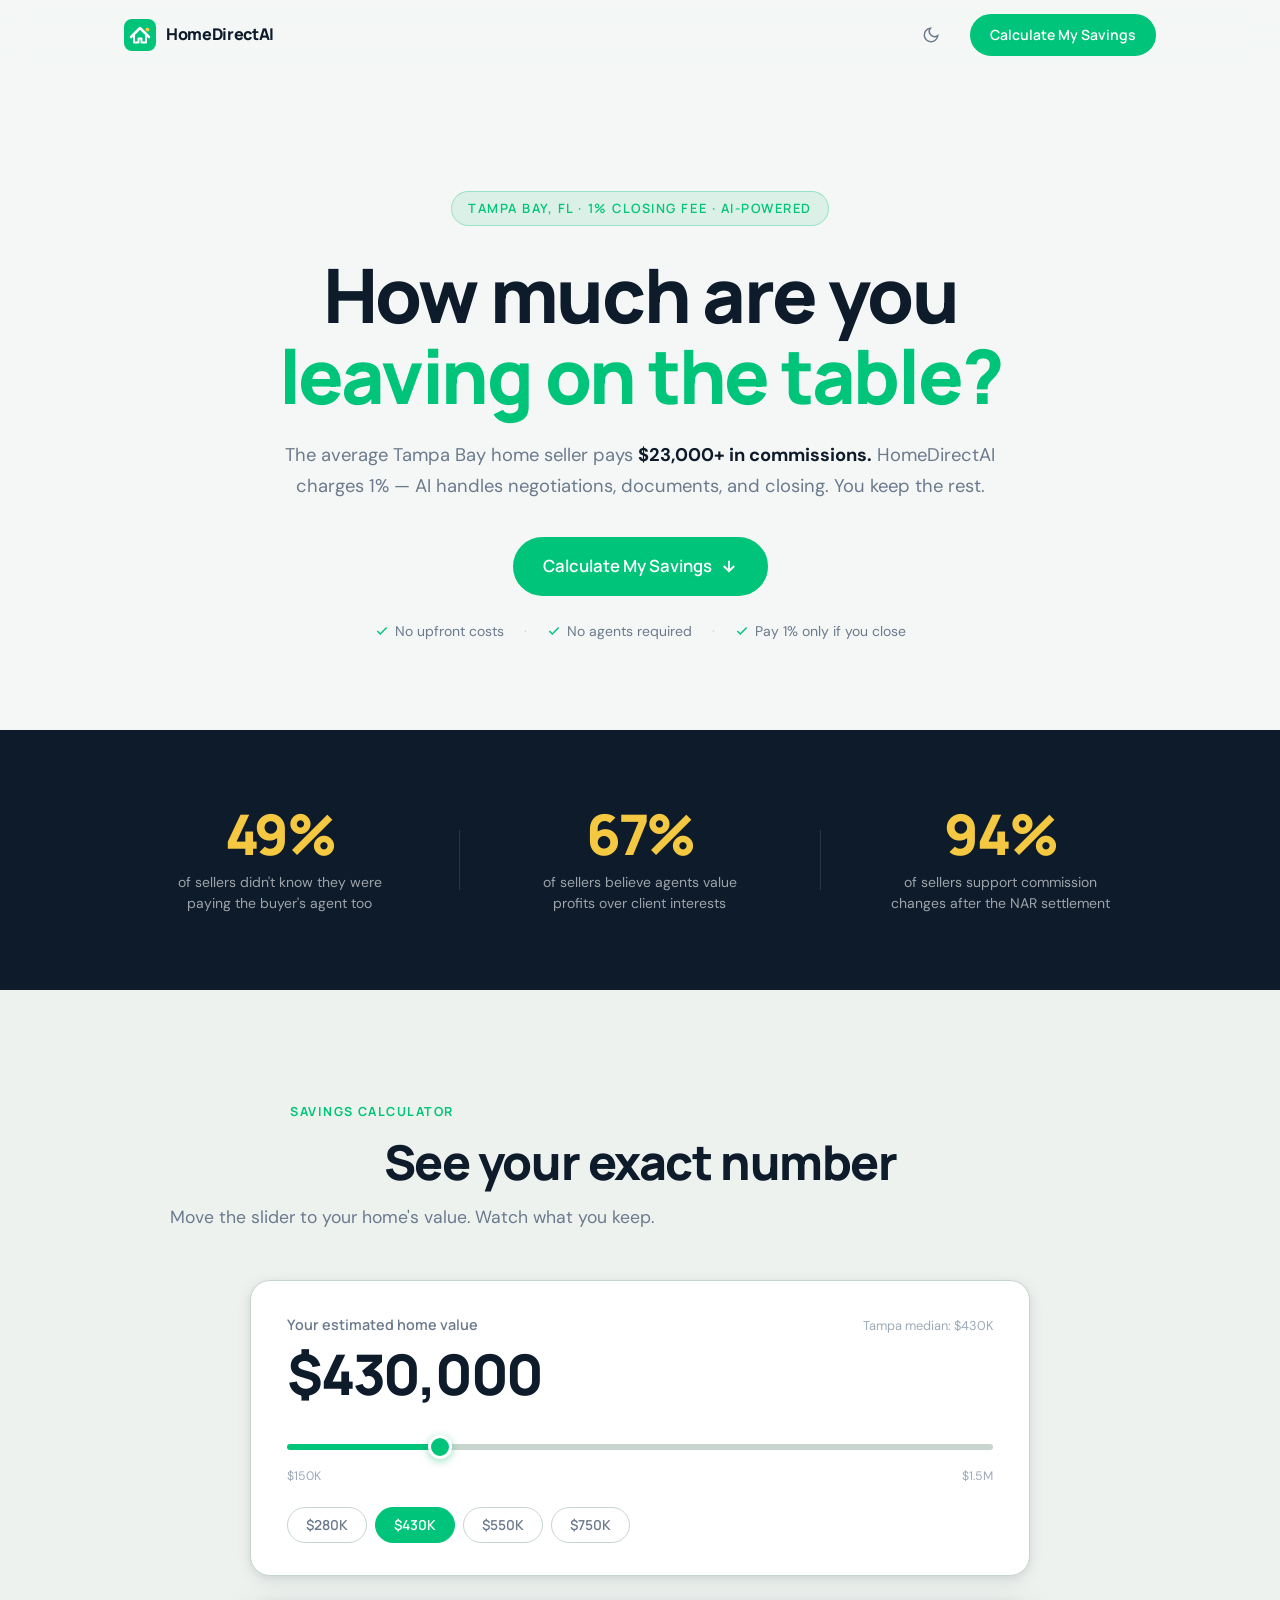
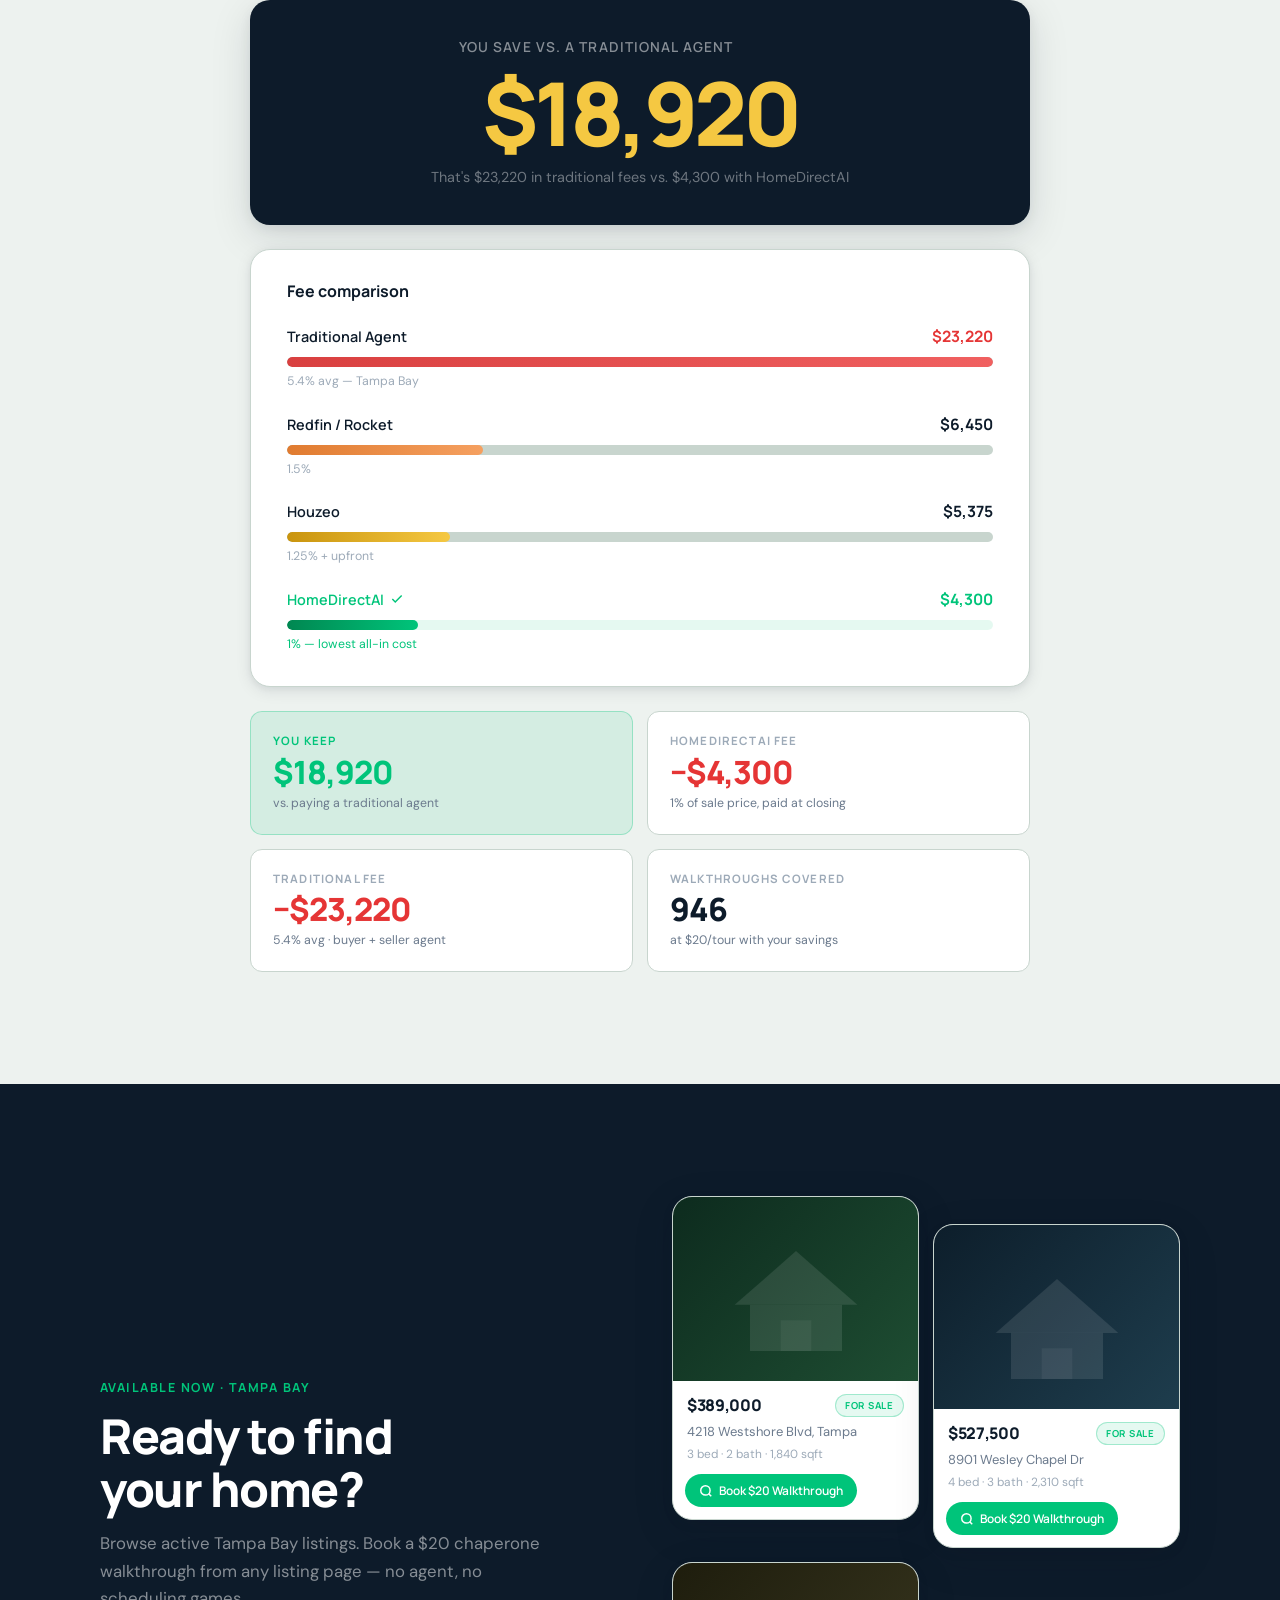
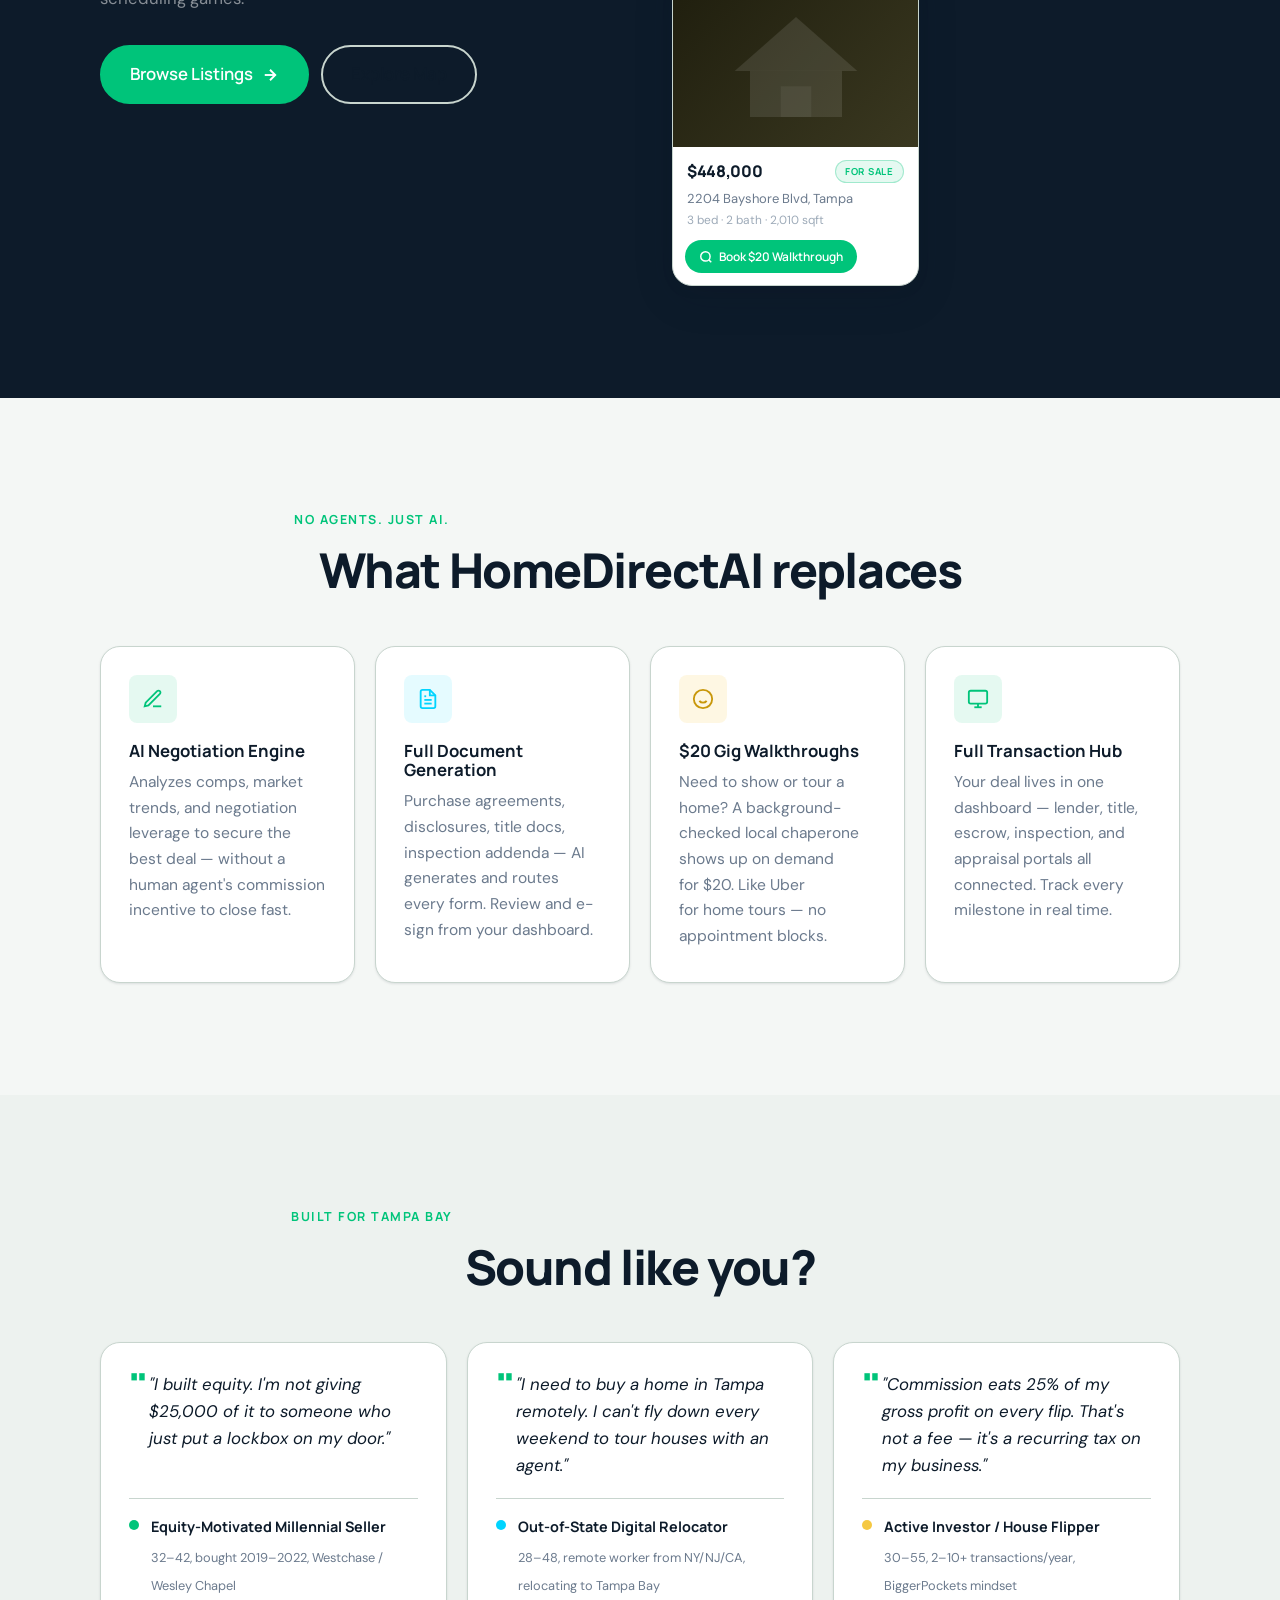
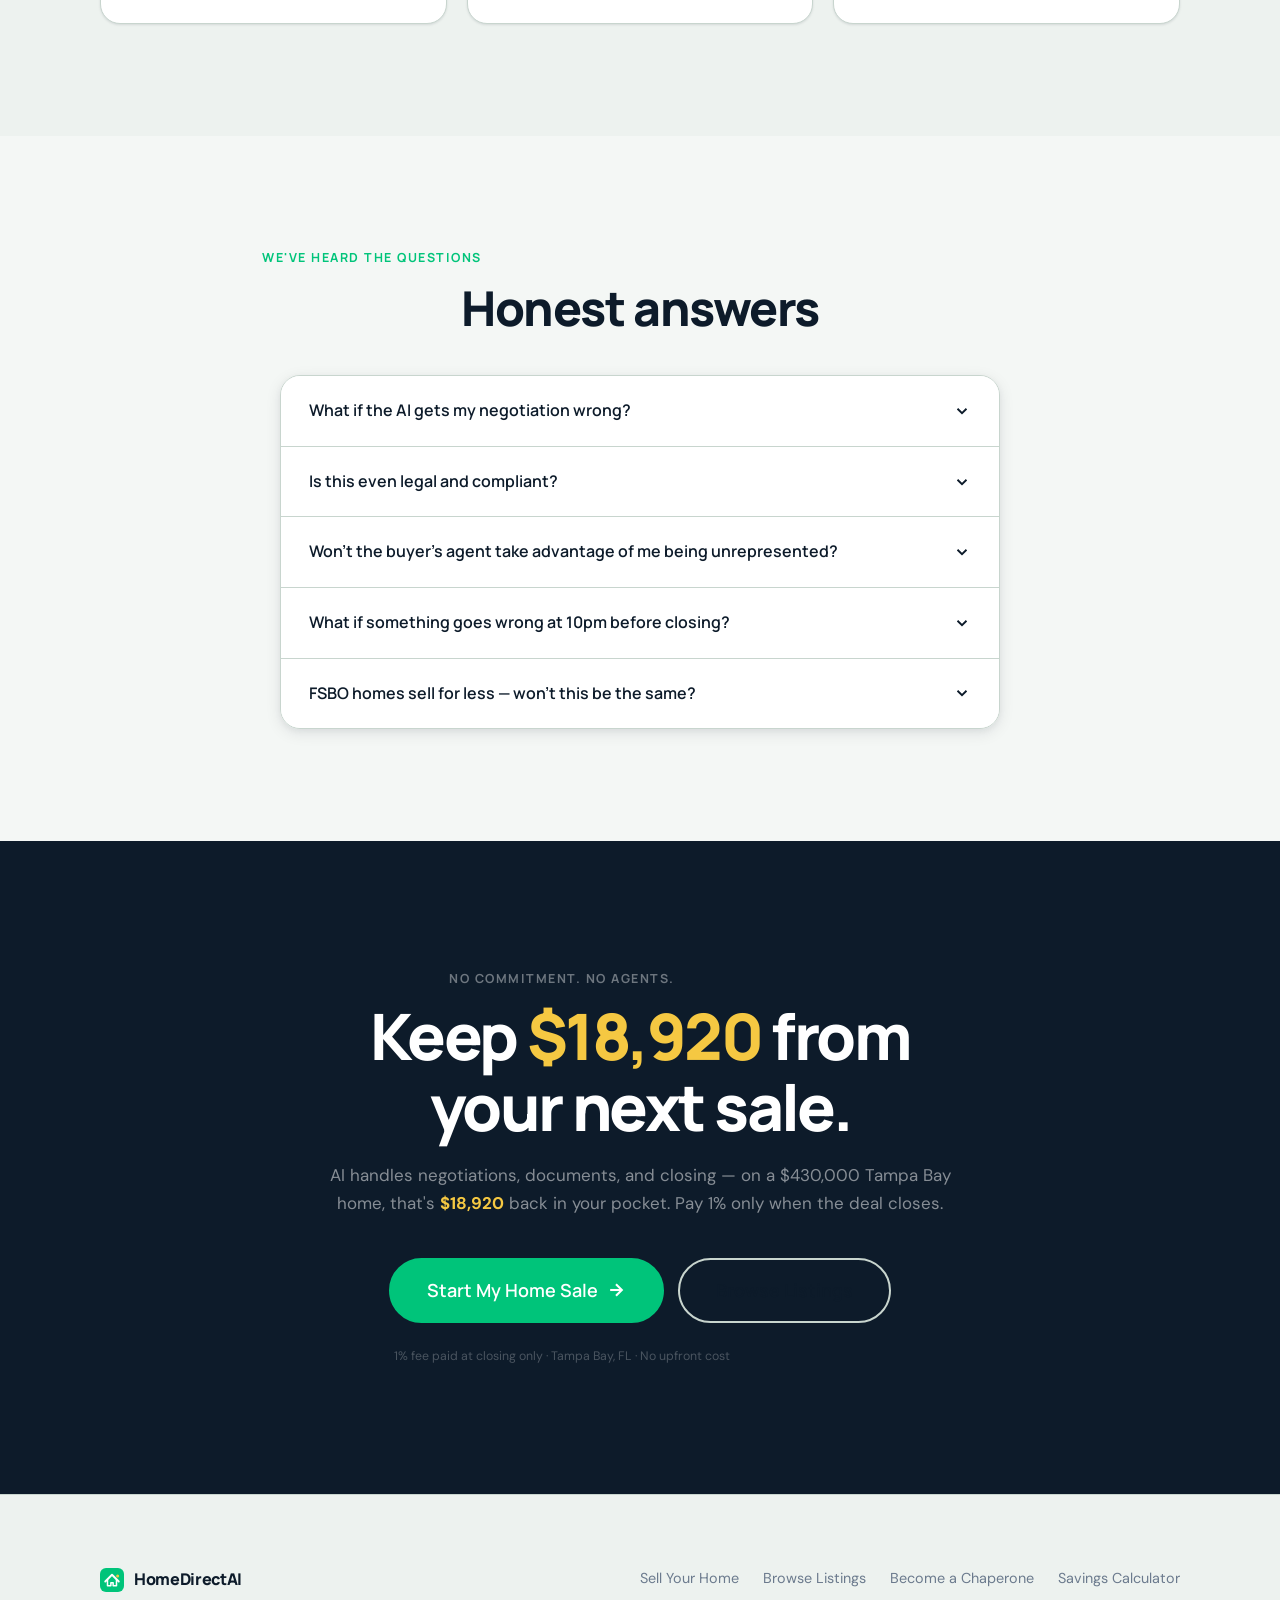
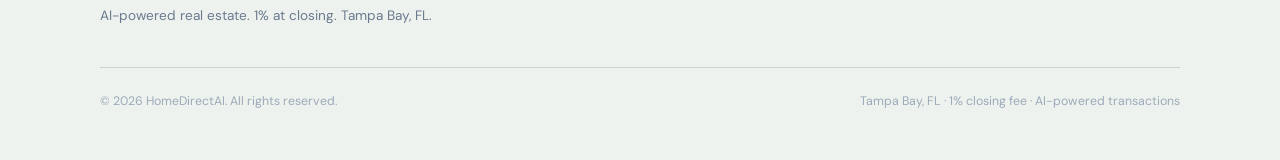
==== commit 658730d4: "fix: apply official brand colors to savings calculator LP - BG: Off-White #F4F7F5 (was warm beige) -" ====
--- a/customer-acquisition/savings-calculator-lp/index.html
+++ b/customer-acquisition/savings-calculator-lp/index.html
@@ -220,6 +220,65 @@
           </div>
         </div>
 
+      </div>
+    </section>
+
+    <!-- ── BROWSE LISTINGS CTA ── -->
+    <section class="browse-section" aria-label="Browse available listings">
+      <div class="browse-section__inner">
+        <div class="browse-section__text">
+          <p class="section-eyebrow">Available Now · Tampa Bay</p>
+          <h2 class="browse-section__title">Ready to find your home?</h2>
+          <p class="browse-section__sub">Browse active Tampa Bay listings. Book a $20 chaperone walkthrough from any listing page — no agent, no scheduling games.</p>
+          <div class="browse-section__actions">
+            <a href="https://homedirect-hub-production.up.railway.app/search" class="btn btn--primary btn--lg">
+              Browse Listings
+              <svg width="18" height="18" viewBox="0 0 24 24" fill="none" stroke="currentColor" stroke-width="2.5" aria-hidden="true"><line x1="5" y1="12" x2="19" y2="12"/><polyline points="12 5 19 12 12 19"/></svg>
+            </a>
+            <a href="https://homedirect-hub-production.up.railway.app/map" class="btn btn--outline btn--lg">Explore Map</a>
+          </div>
+        </div>
+        <div class="browse-section__cards" aria-hidden="true">
+          <div class="mock-listing">
+            <div class="mock-listing__img mock-listing__img--1"></div>
+            <div class="mock-listing__body">
+              <span class="mock-listing__price">$389,000</span>
+              <span class="mock-listing__tag">For Sale</span>
+            </div>
+            <p class="mock-listing__addr">4218 Westshore Blvd, Tampa</p>
+            <p class="mock-listing__meta">3 bed · 2 bath · 1,840 sqft</p>
+            <a href="https://homedirect-hub-production.up.railway.app/search" class="mock-listing__tour">
+              <svg width="14" height="14" viewBox="0 0 24 24" fill="none" stroke="currentColor" stroke-width="2.5"><circle cx="11" cy="11" r="8"/><line x1="21" y1="21" x2="16.65" y2="16.65"/></svg>
+              Book $20 Walkthrough
+            </a>
+          </div>
+          <div class="mock-listing mock-listing--offset">
+            <div class="mock-listing__img mock-listing__img--2"></div>
+            <div class="mock-listing__body">
+              <span class="mock-listing__price">$527,500</span>
+              <span class="mock-listing__tag">For Sale</span>
+            </div>
+            <p class="mock-listing__addr">8901 Wesley Chapel Dr</p>
+            <p class="mock-listing__meta">4 bed · 3 bath · 2,310 sqft</p>
+            <a href="https://homedirect-hub-production.up.railway.app/search" class="mock-listing__tour">
+              <svg width="14" height="14" viewBox="0 0 24 24" fill="none" stroke="currentColor" stroke-width="2.5"><circle cx="11" cy="11" r="8"/><line x1="21" y1="21" x2="16.65" y2="16.65"/></svg>
+              Book $20 Walkthrough
+            </a>
+          </div>
+          <div class="mock-listing">
+            <div class="mock-listing__img mock-listing__img--3"></div>
+            <div class="mock-listing__body">
+              <span class="mock-listing__price">$448,000</span>
+              <span class="mock-listing__tag">For Sale</span>
+            </div>
+            <p class="mock-listing__addr">2204 Bayshore Blvd, Tampa</p>
+            <p class="mock-listing__meta">3 bed · 2 bath · 2,010 sqft</p>
+            <a href="https://homedirect-hub-production.up.railway.app/search" class="mock-listing__tour">
+              <svg width="14" height="14" viewBox="0 0 24 24" fill="none" stroke="currentColor" stroke-width="2.5"><circle cx="11" cy="11" r="8"/><line x1="21" y1="21" x2="16.65" y2="16.65"/></svg>
+              Book $20 Walkthrough
+            </a>
+          </div>
+        </div>
       </div>
     </section>
 
@@ -358,7 +417,7 @@
           that's <strong>$18,842</strong> back in your pocket. Pay 1% only when the deal closes.
         </p>
         <div class="final-cta__buttons">
-          <a href="https://homedirect-hub-production.up.railway.app" class="btn btn--primary btn--xl">
+          <a href="https://homedirect-hub-production.up.railway.app/sell" class="btn btn--primary btn--xl">
             Start My Home Sale
             <svg width="20" height="20" viewBox="0 0 24 24" fill="none" stroke="currentColor" stroke-width="2.5" aria-hidden="true"><line x1="5" y1="12" x2="19" y2="12"/><polyline points="12 5 19 12 12 19"/></svg>
           </a>
--- a/customer-acquisition/savings-calculator-lp/style.css
+++ b/customer-acquisition/savings-calculator-lp/style.css
@@ -26,61 +26,89 @@
   *, *::before, *::after { animation-duration: 0.01ms !important; transition-duration: 0.01ms !important; }
 }
 
-/* ─── TOKENS ────────────────────────────────────────────────────── */
+/* ─── TOKENS — HomeDirectAI Official Brand System ─────────────── */
+/*
+  Slate Midnight  #0D1B2A  — primary BG (dark surfaces, headers, footers)
+  Forest Signal   #00C47A  — brand primary (all CTAs, links, brand accents)
+  Electric Teal   #00D4FF  — AI features only
+  Off-White       #F4F7F5  — light mode BG (warm, not clinical white)
+  Slate Gray      #6B7A8D  — body/muted text on light backgrounds
+  Savings Gold    #F5C842  — dollar amounts and savings highlights ONLY
+  Typography: Manrope 800 display · DM Sans 400/500 body
+*/
 :root, [data-theme="light"] {
-  --color-bg:              #F7F6F2;
-  --color-surface:         #FAFAF7;
-  --color-surface-2:       #FFFFFF;
-  --color-border:          #E2DFD8;
-  --color-text:            #0D1B2A;
-  --color-text-muted:      #5A6170;
-  --color-text-faint:      #9BA3AE;
-  --color-primary:         #00A966;   /* Forest Signal — brand green */
-  --color-primary-hover:   #008751;
-  --color-primary-bg:      #E8F8F1;
-  --color-primary-border:  #B3E8D0;
-  --color-teal:            #00BCD4;   /* Electric Teal — AI accent */
-  --color-gold:            #F5C842;   /* Savings Gold — money moments */
-  --color-gold-dark:       #C9940E;
-  --color-error:           #D94040;
-  --color-amber:           #E07B30;
-  --color-amber-bg:        #FEF3E8;
+  /* Surfaces — Off-White system */
+  --color-bg:              #F4F7F5;   /* Off-White — brand defined */
+  --color-surface:         #EDF2EF;   /* slightly deeper for section alt */
+  --color-surface-2:       #FFFFFF;   /* pure white for cards/inputs */
+  --color-border:          #C8D5CE;
+
+  /* Text — Slate Midnight family */
+  --color-text:            #0D1B2A;   /* Slate Midnight */
+  --color-text-muted:      #6B7A8D;   /* Slate Gray — brand defined */
+  --color-text-faint:      #9DAAB8;
+
+  /* Primary — Forest Signal #00C47A */
+  --color-primary:         #00C47A;
+  --color-primary-hover:   #00994F;
+  --color-primary-dim:     #00944d;
+  --color-primary-bg:      rgba(0, 196, 122, 0.10);
+  --color-primary-border:  rgba(0, 196, 122, 0.30);
+
+  /* AI Accent — Electric Teal */
+  --color-teal:            #00D4FF;
+  --color-teal-dim:        #00A8CC;
+
+  /* Money moments — Savings Gold */
+  --color-gold:            #F5C842;
+  --color-gold-dark:       #C8970A;
+
+  /* System colors */
+  --color-error:           #E53535;
   --color-dark-bg:         #0D1B2A;   /* Slate Midnight */
+  --color-dark-2:          #142233;   /* midnight-2 */
+  --color-dark-3:          #1A2D42;   /* midnight-3 */
+
+  /* Typography */
   --font-display:          'Manrope', system-ui, sans-serif;
   --font-body:             'DM Sans', system-ui, sans-serif;
+
   --radius-sm:   4px;
   --radius-md:   8px;
   --radius-lg:   12px;
   --radius-xl:   20px;
   --radius-full: 9999px;
-  --shadow-sm:   0 1px 3px rgba(13,27,42,.06), 0 1px 2px rgba(13,27,42,.04);
-  --shadow-md:   0 4px 16px rgba(13,27,42,.08), 0 2px 6px rgba(13,27,42,.05);
-  --shadow-lg:   0 12px 40px rgba(13,27,42,.12), 0 4px 12px rgba(13,27,42,.06);
+  --shadow-sm:   0 1px 3px rgba(13,27,42,.07), 0 1px 2px rgba(13,27,42,.04);
+  --shadow-md:   0 4px 16px rgba(13,27,42,.09), 0 2px 6px rgba(13,27,42,.05);
+  --shadow-lg:   0 12px 40px rgba(13,27,42,.13), 0 4px 12px rgba(13,27,42,.07);
   --trans:       180ms cubic-bezier(0.16, 1, 0.3, 1);
   --content:     1080px;
 }
 [data-theme="dark"] {
-  --color-bg:              #0D1B2A;
-  --color-surface:         #121F2E;
-  --color-surface-2:       #172434;
-  --color-border:          #1E2D3E;
-  --color-text:            #E8EDF2;
-  --color-text-muted:      #7A8FA6;
-  --color-text-faint:      #3D5268;
-  --color-primary:         #00C47A;
-  --color-primary-hover:   #00A966;
-  --color-primary-bg:      #0A2218;
-  --color-primary-border:  #0F3D2A;
+  /* Dark mode — Slate Midnight as the base */
+  --color-bg:              #0D1B2A;   /* Slate Midnight */
+  --color-surface:         #142233;   /* midnight-2 */
+  --color-surface-2:       #1A2D42;   /* midnight-3 */
+  --color-border:          #1E3555;
+  --color-text:            #F4F7F5;   /* Off-White on dark */
+  --color-text-muted:      #9DAAB8;
+  --color-text-faint:      #4A5C70;
+  --color-primary:         #00C47A;   /* Forest Signal stays constant */
+  --color-primary-hover:   #00E890;
+  --color-primary-dim:     #00944d;
+  --color-primary-bg:      rgba(0, 196, 122, 0.12);
+  --color-primary-border:  rgba(0, 196, 122, 0.25);
   --color-teal:            #00D4FF;
+  --color-teal-dim:        #00A8CC;
   --color-gold:            #F5C842;
-  --color-gold-dark:       #D4A010;
-  --color-error:           #FF6B6B;
-  --color-amber:           #F59E50;
-  --color-amber-bg:        #1E1208;
-  --color-dark-bg:         #060D14;
-  --shadow-sm:   0 1px 3px rgba(0,0,0,.25);
-  --shadow-md:   0 4px 16px rgba(0,0,0,.35);
-  --shadow-lg:   0 12px 40px rgba(0,0,0,.5);
+  --color-gold-dark:       #F5C842;
+  --color-error:           #FC8181;
+  --color-dark-bg:         #060E17;
+  --color-dark-2:          #0D1B2A;
+  --color-dark-3:          #142233;
+  --shadow-sm:   0 1px 3px rgba(0,0,0,.30);
+  --shadow-md:   0 4px 16px rgba(0,0,0,.42);
+  --shadow-lg:   0 12px 40px rgba(0,0,0,.58);
 }
 
 /* ─── BUTTONS ───────────────────────────────────────────────────── */
@@ -463,6 +491,119 @@
 .breakdown__desc {
   font-size: clamp(0.7rem, 0.65rem + 0.15vw, 0.78rem);
   color: var(--color-text-muted);
+}
+
+/* ─── BROWSE LISTINGS SECTION ───────────────────────────────────────── */
+.browse-section {
+  padding: clamp(64px, 9vw, 112px) 24px;
+  background: var(--color-dark-bg);
+}
+[data-theme="dark"] .browse-section { background: #060D14; }
+.browse-section__inner {
+  max-width: var(--content); margin: 0 auto;
+  display: grid; grid-template-columns: 1fr 1fr;
+  gap: 64px; align-items: center;
+}
+.browse-section__title {
+  font-family: var(--font-display); font-weight: 800;
+  font-size: clamp(1.8rem, 1.2rem + 2.5vw, 3rem);
+  letter-spacing: -0.03em; color: #fff;
+  line-height: 1.1; margin-bottom: 14px;
+}
+.browse-section__sub {
+  font-size: clamp(0.95rem, 0.9rem + 0.2vw, 1.05rem);
+  color: rgba(255,255,255,.5); max-width: 44ch;
+  line-height: 1.65; margin-bottom: 32px;
+}
+.browse-section__actions { display: flex; flex-wrap: wrap; gap: 12px; }
+
+/* listing card grid */
+.browse-section__cards {
+  display: grid;
+  grid-template-columns: 1fr 1fr;
+  gap: 14px;
+  align-items: start;
+}
+.mock-listing {
+  background: var(--color-surface-2);
+  border: 1px solid var(--color-border);
+  border-radius: var(--radius-xl);
+  overflow: hidden;
+  box-shadow: var(--shadow-lg);
+  transition: transform var(--trans), box-shadow var(--trans);
+}
+[data-theme="dark"] .mock-listing { background: #172434; border-color: #1E2D3E; }
+.mock-listing:hover { transform: translateY(-3px); box-shadow: 0 20px 48px rgba(0,0,0,.35); }
+.mock-listing--offset { margin-top: 28px; }
+.mock-listing__img {
+  width: 100%; aspect-ratio: 4/3;
+  background-size: cover; background-position: center;
+  position: relative;
+}
+.mock-listing__img--1 { background: linear-gradient(135deg, #0D2B1E 0%, #1E4D32 100%); }
+.mock-listing__img--2 { background: linear-gradient(135deg, #0D1E2B 0%, #1E3D4D 100%); }
+.mock-listing__img--3 { background: linear-gradient(135deg, #1E1D0D 0%, #3A3820 100%); }
+.mock-listing__img::after {
+  content: '';
+  position: absolute; inset: 0;
+  background-image: url("data:image/svg+xml,%3Csvg xmlns='http://www.w3.org/2000/svg' viewBox='0 0 120 80'%3E%3Cg fill='rgba(255,255,255,0.1)'%3E%3Cpolygon points='20,50 60,15 100,50'/%3E%3Crect x='30' y='50' width='60' height='30'/%3E%3Crect x='50' y='60' width='20' height='20' fill='rgba(255,255,255,0.05)'/%3E%3C/g%3E%3C/svg%3E");
+  background-size: 75%; background-position: center; background-repeat: no-repeat;
+}
+.mock-listing__body {
+  display: flex; justify-content: space-between; align-items: center;
+  padding: 12px 14px 4px;
+}
+.mock-listing__price {
+  font-family: var(--font-display); font-weight: 800;
+  font-size: clamp(0.9rem, 0.86rem + 0.18vw, 1rem);
+  color: var(--color-text); letter-spacing: -0.02em;
+}
+[data-theme="dark"] .mock-listing__price { color: #E8EDF2; }
+.mock-listing__tag {
+  font-family: var(--font-display); font-weight: 700;
+  font-size: 0.6rem; letter-spacing: 0.08em; text-transform: uppercase;
+  color: var(--color-primary);
+  background: var(--color-primary-bg);
+  border: 1px solid var(--color-primary-border);
+  padding: 3px 9px; border-radius: var(--radius-full);
+}
+[data-theme="dark"] .mock-listing__tag { background: rgba(0,196,122,.1); border-color: rgba(0,196,122,.2); }
+.mock-listing__addr {
+  padding: 0 14px 2px;
+  font-size: clamp(0.74rem, 0.7rem + 0.14vw, 0.82rem);
+  color: var(--color-text-muted);
+  white-space: nowrap; overflow: hidden; text-overflow: ellipsis;
+}
+[data-theme="dark"] .mock-listing__addr { color: rgba(255,255,255,.4); }
+.mock-listing__meta {
+  padding: 0 14px 10px;
+  font-size: clamp(0.68rem, 0.64rem + 0.13vw, 0.75rem);
+  color: var(--color-text-faint);
+}
+[data-theme="dark"] .mock-listing__meta { color: rgba(255,255,255,.22); }
+.mock-listing__tour {
+  display: flex; align-items: center; gap: 6px;
+  margin: 0 12px 12px;
+  padding: 7px 14px;
+  background: var(--color-primary);
+  color: #fff;
+  border-radius: var(--radius-full);
+  font-family: var(--font-display); font-weight: 600;
+  font-size: clamp(0.68rem, 0.64rem + 0.13vw, 0.75rem);
+  text-decoration: none;
+  transition: background var(--trans), transform var(--trans);
+  width: fit-content;
+}
+.mock-listing__tour:hover { background: var(--color-primary-hover); transform: scale(1.02); }
+
+@media (max-width: 860px) {
+  .browse-section__inner { grid-template-columns: 1fr; gap: 40px; }
+  .browse-section__cards { grid-template-columns: repeat(3, 1fr); }
+  .mock-listing--offset { margin-top: 0; }
+}
+@media (max-width: 540px) {
+  .browse-section__cards { grid-template-columns: 1fr; }
+  .browse-section__cards .mock-listing:nth-child(3) { display: none; }
 }
 
 /* ─── HOW IT WORKS ───────────────────────────────────────────────── */
